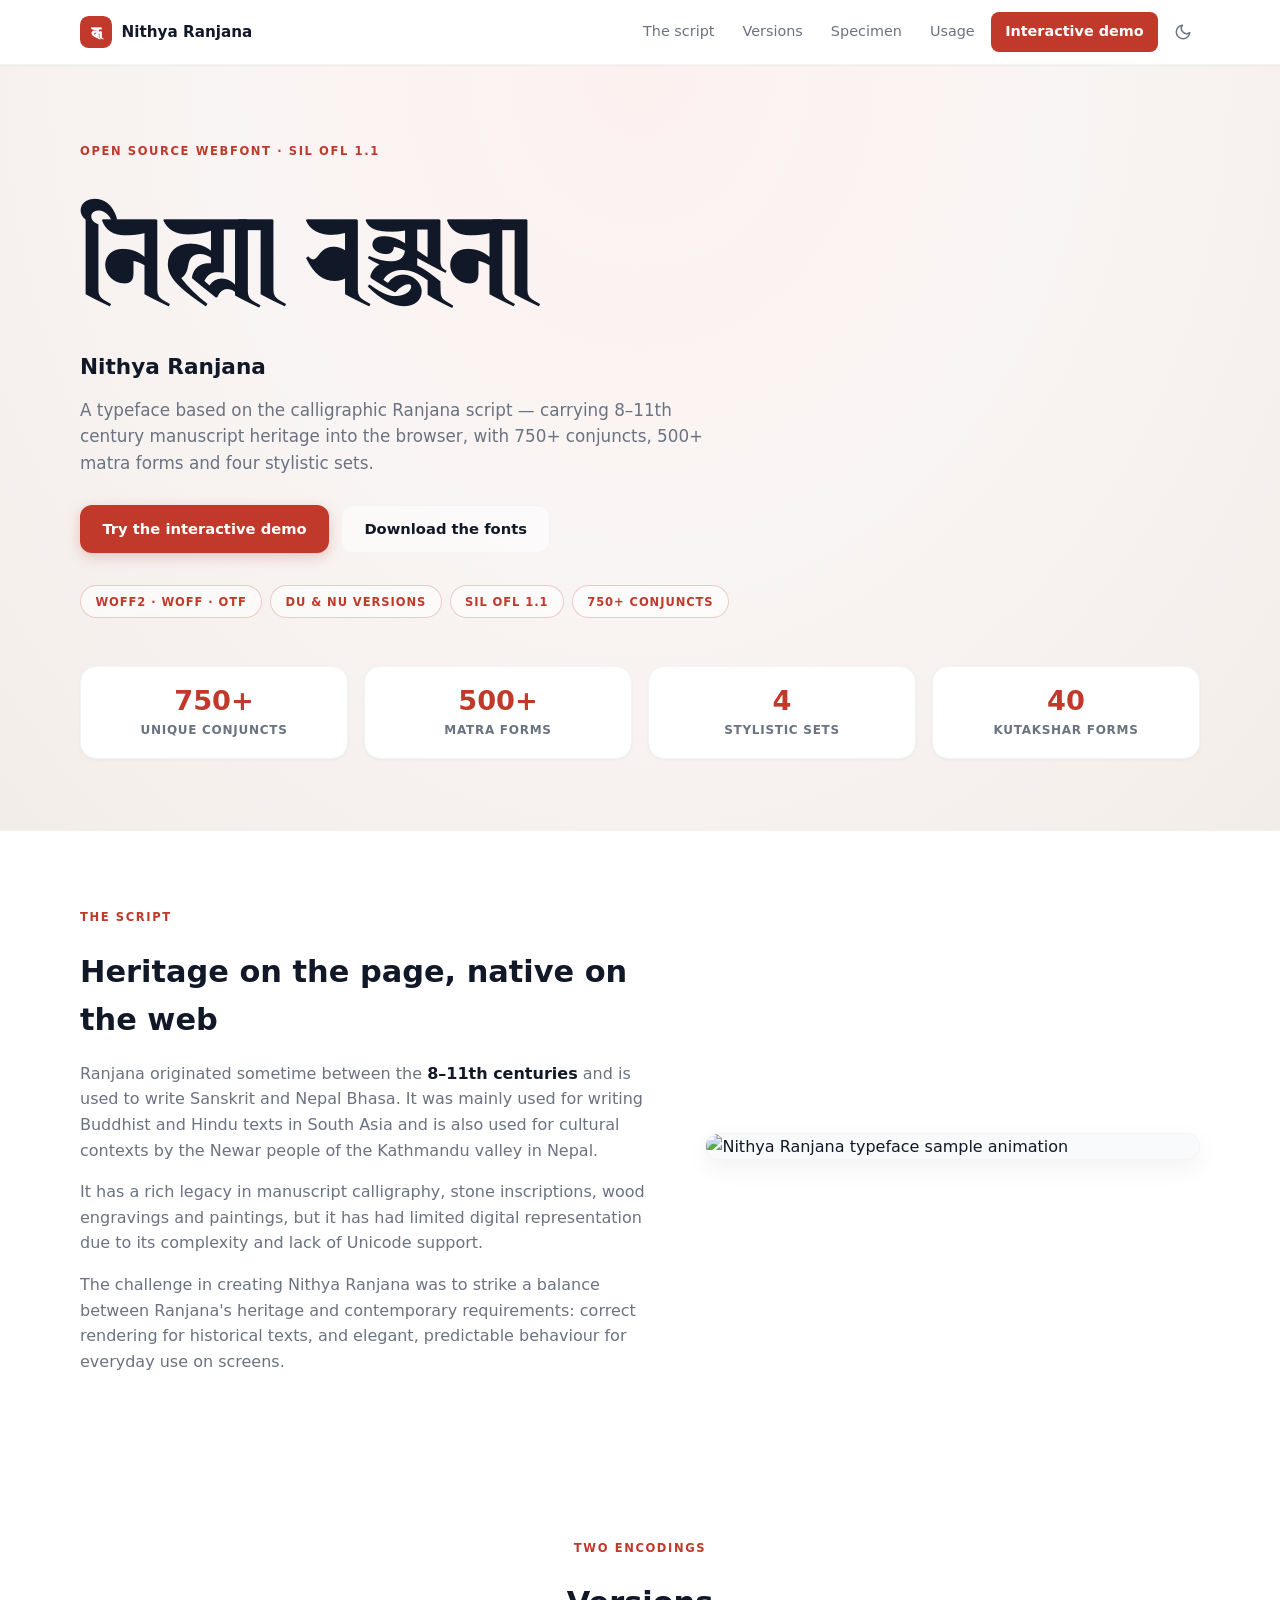
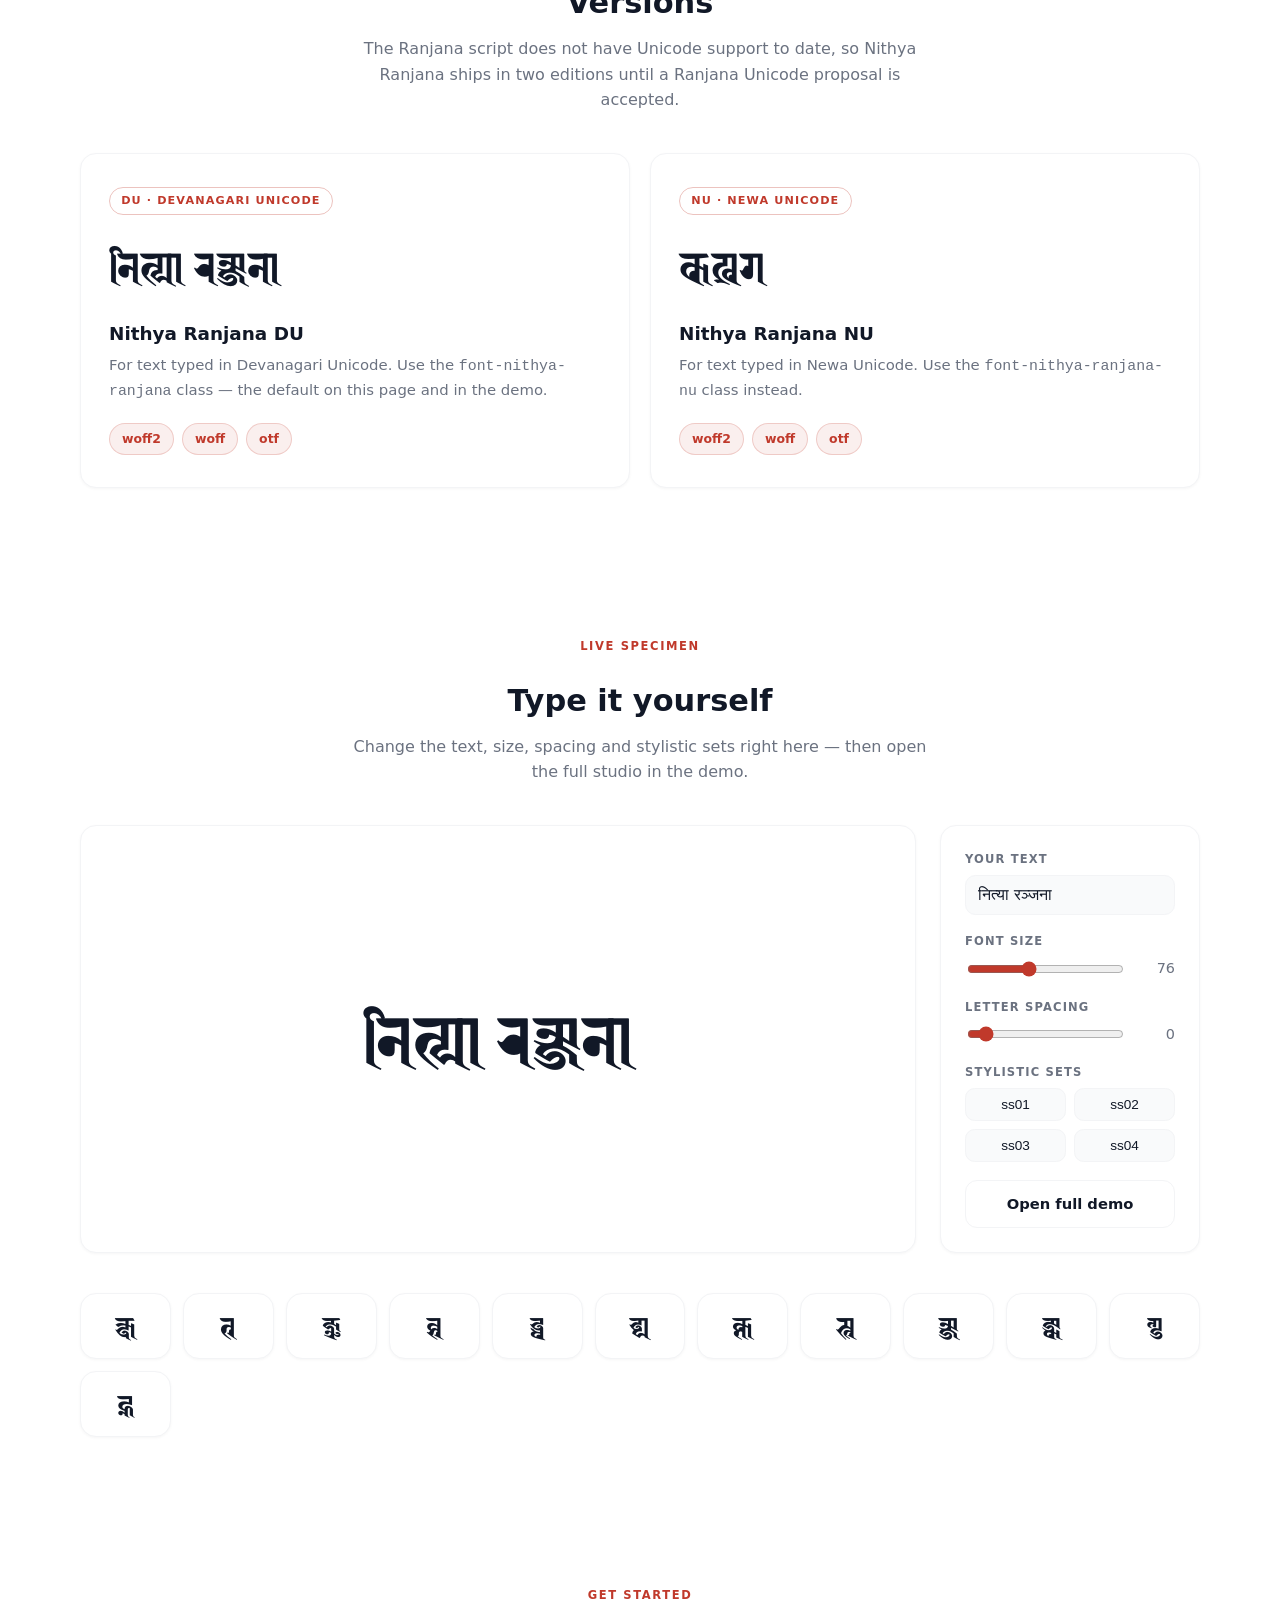
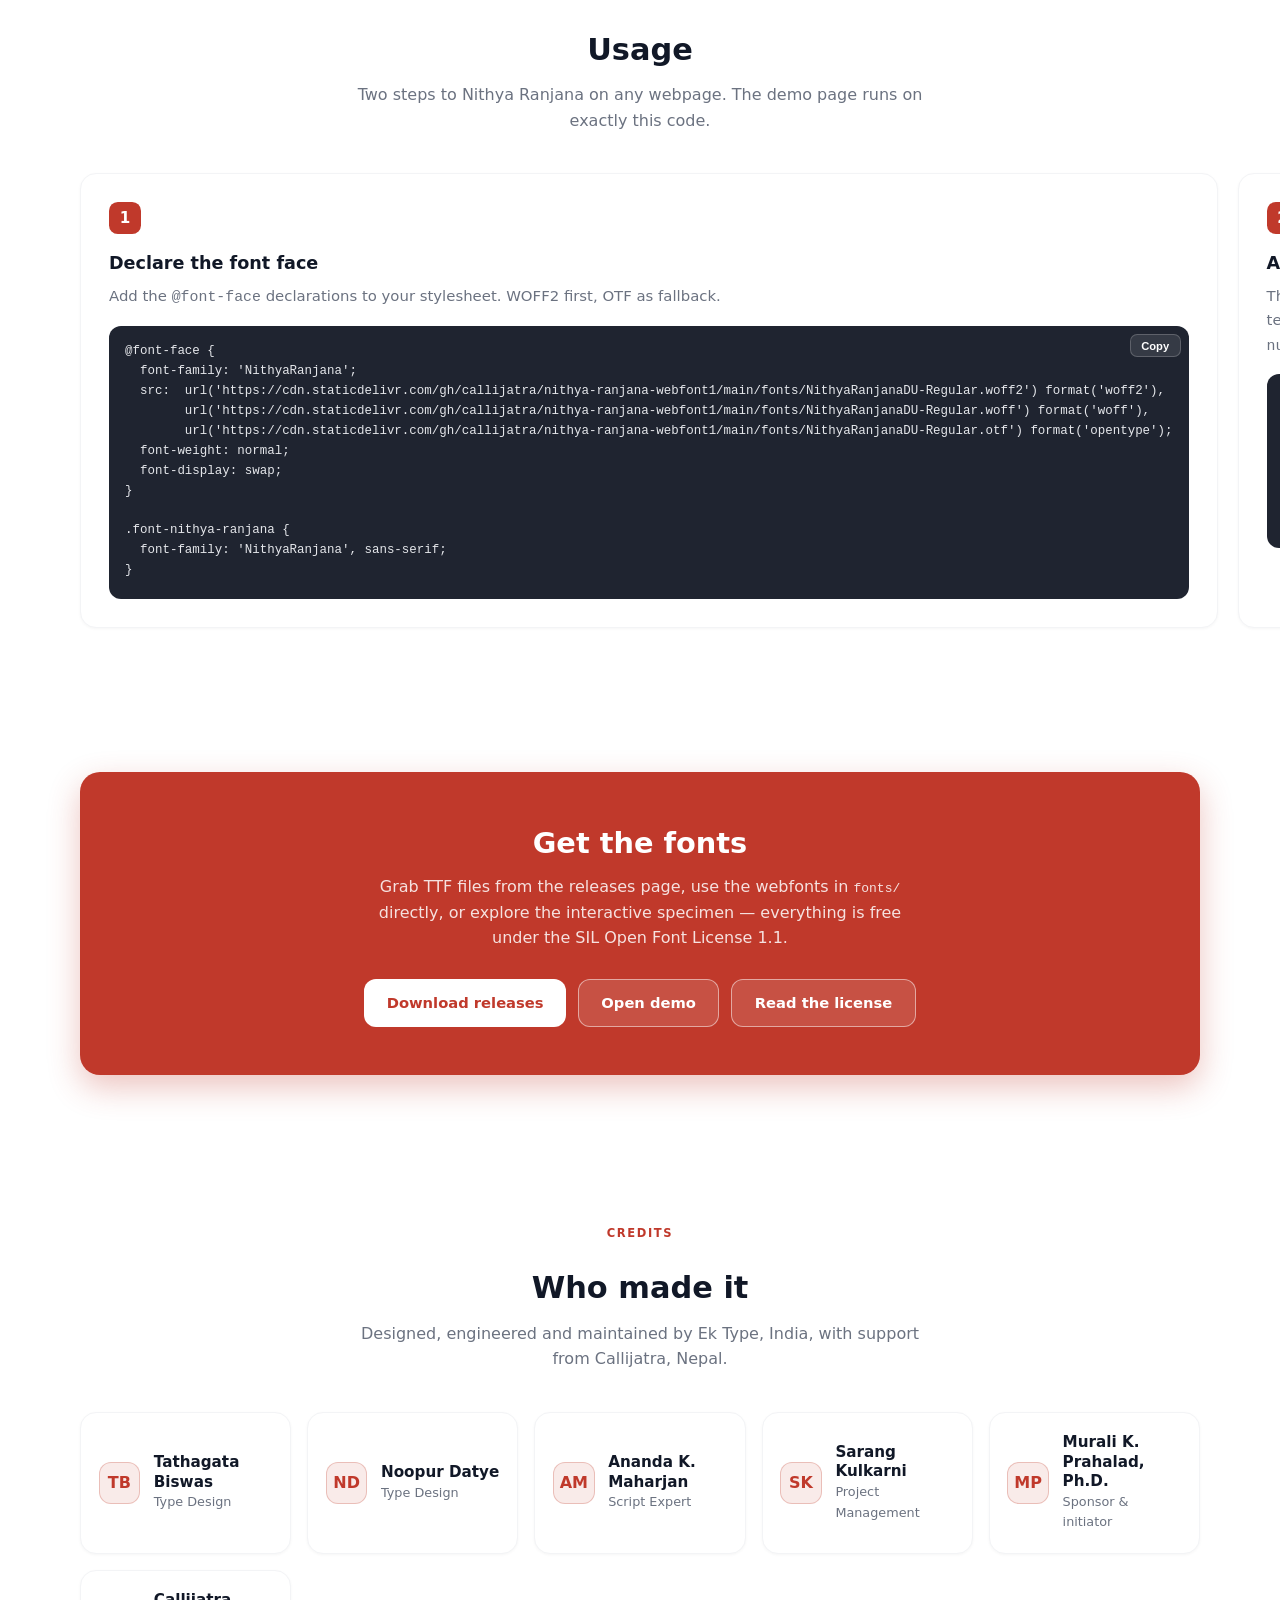
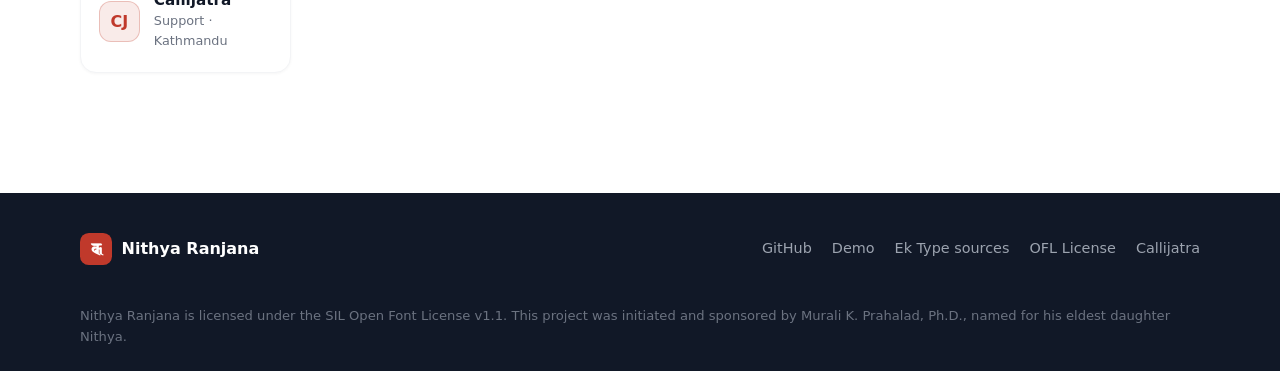
==== index.html @ ab54c3bd "Add themed homepage page and badge links to README" ====
<!DOCTYPE html>
<html lang="en">

<head>
  <meta charset="UTF-8">
  <meta name="viewport" content="width=device-width, initial-scale=1.0">
  <title>Nithya Ranjana — Calligraphic Ranjana Script Webfont</title>
  <meta name="description" content="Nithya Ranjana is an open-source webfont based on the calligraphic Ranjana script, with 750+ conjuncts, 500+ matra forms and four stylistic sets. SIL OFL 1.1.">
  <link rel="stylesheet" href="css/nithya-ranjana.css">
  <script>
    (function () {
      var saved = localStorage.getItem('theme');
      var prefersDark = window.matchMedia('(prefers-color-scheme: dark)').matches;
      if (saved === 'dark' || (!saved && prefersDark)) {
        document.documentElement.classList.add('dark');
      }
    })();
  </script>
  <style>
    :root {
      --brand: #c0392b;
      --brand-hover: #a93226;
      --ink: #111827;
      --muted: #6b7280;
      --bg: #ffffff;
      --surface: #f9fafb;
      --line: #f3f4f6;
      --nav: rgba(255, 255, 255, 0.9);
      --hero: radial-gradient(ellipse at top, #fdf1f0 0%, #f9f5f4 45%, #f3ede9 100%);
      --code-bg: #1f2430;
      --code-ink: #e5e7eb;
    }

    html.dark {
      --ink: #f3f4f6;
      --muted: #9ca3af;
      --bg: #030712;
      --surface: #111827;
      --line: #1f2937;
      --nav: rgba(3, 7, 18, 0.9);
      --hero: none;
      --code-bg: #0b0f1a;
      --code-ink: #d1d5db;
    }

    * { box-sizing: border-box; }

    html { scroll-behavior: smooth; scroll-padding-top: 5rem; }

    body {
      margin: 0;
      font-family: system-ui, -apple-system, "Segoe UI", sans-serif;
      background: var(--bg);
      color: var(--ink);
      line-height: 1.6;
      -webkit-font-smoothing: antialiased;
    }

    a { color: inherit; }

    .nav {
      position: sticky;
      top: 0;
      z-index: 50;
      background: var(--nav);
      -webkit-backdrop-filter: blur(8px);
      backdrop-filter: blur(8px);
      border-bottom: 1px solid var(--line);
      box-shadow: 0 1px 2px rgba(0, 0, 0, 0.04);
    }

    .nav-inner {
      max-width: 72rem;
      margin: 0 auto;
      padding: 0 1rem;
      height: 4rem;
      display: flex;
      align-items: center;
      justify-content: space-between;
      gap: 1rem;
    }

    .nav-brand {
      display: flex;
      align-items: center;
      gap: .6rem;
      text-decoration: none;
      font-weight: 600;
      font-size: .95rem;
    }

    .nav-logo {
      width: 2rem;
      height: 2rem;
      border-radius: .55rem;
      background: var(--brand);
      color: #fff;
      display: flex;
      align-items: center;
      justify-content: center;
      font-weight: 700;
      font-size: 1.05rem;
    }

    .nav-logo .font-nithya-ranjana { line-height: 1; }

    .nav-links { display: flex; align-items: center; gap: .25rem; }

    .nav-link {
      padding: .5rem .75rem;
      border-radius: .5rem;
      color: var(--muted);
      text-decoration: none;
      font-size: .9rem;
      font-weight: 500;
      transition: color .15s, background .15s;
    }

    .nav-link:hover { color: var(--ink); background: var(--surface); }

    .nav-main {
      padding: .5rem .9rem;
      border-radius: .5rem;
      background: var(--brand);
      color: #fff;
      text-decoration: none;
      font-size: .9rem;
      font-weight: 600;
      transition: background .15s;
    }

    .nav-main:hover { background: var(--brand-hover); }

    .icon-btn {
      margin-left: .25rem;
      padding: .5rem;
      border: none;
      border-radius: .5rem;
      background: transparent;
      color: var(--muted);
      cursor: pointer;
      display: flex;
      align-items: center;
      justify-content: center;
      transition: color .15s, background .15s;
    }

    .icon-btn:hover { color: var(--ink); background: var(--surface); }

    .wrap {
      max-width: 72rem;
      margin: 0 auto;
      width: 100%;
      padding: 0 1rem;
    }

    .hero {
      min-height: 70vh;
      display: flex;
      flex-direction: column;
      justify-content: center;
      padding: 4.5rem 1rem;
      background: var(--hero);
      background-color: var(--surface);
      overflow: hidden;
    }

    html.dark .hero { background: #111827; }

    .eyebrow {
      display: inline-block;
      font-size: .72rem;
      font-weight: 700;
      letter-spacing: .14em;
      text-transform: uppercase;
      color: var(--brand);
      margin-bottom: 1rem;
    }

    .hero h1 {
      margin: 0;
      font-family: 'NithyaRanjana', sans-serif;
      font-weight: normal;
      font-size: clamp(3.25rem, 12vw, 8rem);
      line-height: 1.2;
    }

    .hero .sub {
      margin: 1.25rem 0 0;
      font-size: 1.35rem;
      font-weight: 600;
      color: var(--ink);
    }

    .hero p.lead {
      margin: .75rem 0 0;
      color: var(--muted);
      max-width: 40rem;
      font-size: 1.05rem;
    }

    .hero-actions {
      margin-top: 1.75rem;
      display: flex;
      flex-wrap: wrap;
      gap: .75rem;
    }

    .btn {
      display: inline-flex;
      align-items: center;
      gap: .45rem;
      padding: .7rem 1.4rem;
      border-radius: .75rem;
      font-size: .92rem;
      font-weight: 600;
      text-decoration: none;
      border: none;
      cursor: pointer;
      transition: background .15s, color .15s, border-color .15s, transform .15s;
    }

    .btn-primary { background: var(--brand); color: #fff; box-shadow: 0 4px 14px rgba(192, 57, 43, 0.25); }

    .btn-primary:hover { background: var(--brand-hover); }

    .btn-ghost {
      background: rgba(255, 255, 255, 0.55);
      color: var(--ink);
      border: 1px solid var(--line);
    }

    html.dark .btn-ghost { background: rgba(255, 255, 255, 0.08); border-color: rgba(255, 255, 255, 0.2); }

    .btn-ghost:hover { border-color: var(--brand); color: var(--brand); }

    .badges {
      margin-top: 2rem;
      display: flex;
      flex-wrap: wrap;
      gap: .5rem;
    }

    .badge {
      font-size: .72rem;
      font-weight: 700;
      letter-spacing: .08em;
      text-transform: uppercase;
      color: var(--brand);
      background: rgba(255, 255, 255, 0.6);
      border: 1px solid rgba(192, 57, 43, 0.25);
      backdrop-filter: blur(6px);
      border-radius: 9999px;
      padding: .4rem .9rem;
    }

    html.dark .badge { background: rgba(255, 255, 255, 0.07); color: #e8897e; }

    .stats {
      display: grid;
      grid-template-columns: repeat(4, 1fr);
      gap: 1rem;
      margin-top: 3rem;
    }

    @media (max-width: 760px) {
      .stats { grid-template-columns: 1fr 1fr; }
    }

    .card {
      background: var(--bg);
      border: 1px solid var(--line);
      border-radius: 1rem;
      box-shadow: 0 1px 3px rgba(0, 0, 0, 0.04);
    }

    .stat {
      background: var(--bg);
      border: 1px solid var(--line);
      border-radius: 1rem;
      padding: 1.1rem 1rem;
      text-align: center;
      box-shadow: 0 1px 3px rgba(0, 0, 0, 0.04);
    }

    .stat .num {
      font-size: 1.7rem;
      font-weight: 800;
      color: var(--brand);
      line-height: 1.2;
    }

    .stat .cap {
      font-size: .75rem;
      font-weight: 600;
      letter-spacing: .06em;
      text-transform: uppercase;
      color: var(--muted);
      margin-top: .2rem;
    }

    .section { max-width: 72rem; margin: 0 auto; padding: 4.5rem 1rem; }

    .section.alt { background: transparent; }

    .section-head { text-align: center; margin-bottom: 2.5rem; }

    .section-head h2 {
      margin: .35rem 0 0;
      font-size: 1.9rem;
      font-weight: 700;
    }

    .section-head p { margin: .5rem auto 0; color: var(--muted); max-width: 36rem; }

    .split {
      display: grid;
      grid-template-columns: 1.2fr 1fr;
      gap: 2rem;
      align-items: center;
    }

    @media (max-width: 820px) {
      .split { grid-template-columns: 1fr; }
    }

    .split h2 { margin: .35rem 0 1rem; font-size: 1.9rem; }

    .split p { color: var(--muted); margin: 0 0 1rem; }

    .split p strong { color: var(--ink); }

    .gif-card {
      border: 1px solid var(--line);
      border-radius: 1rem;
      overflow: hidden;
      background: var(--surface);
      box-shadow: 0 8px 24px rgba(0, 0, 0, 0.06);
    }

    .gif-card img { display: block; width: 100%; height: auto; }

    .versions {
      display: grid;
      grid-template-columns: 1fr 1fr;
      gap: 1.25rem;
    }

    @media (max-width: 760px) {
      .versions { grid-template-columns: 1fr; }
    }

    .version-card {
      padding: 2rem 1.75rem;
      transition: box-shadow .2s, border-color .2s, transform .2s;
    }

    .version-card:hover { box-shadow: 0 8px 24px rgba(0, 0, 0, 0.07); border-color: var(--brand); transform: translateY(-2px); }

    .version-tag {
      display: inline-block;
      font-size: .7rem;
      font-weight: 700;
      letter-spacing: .1em;
      text-transform: uppercase;
      color: var(--brand);
      border: 1px solid rgba(192, 57, 43, 0.3);
      border-radius: 9999px;
      padding: .25rem .7rem;
    }

    .version-sample {
      margin: 1.25rem 0 .75rem;
      font-size: clamp(2rem, 5vw, 3rem);
      line-height: 1.3;
      min-height: 4.5rem;
    }

    .version-card h3 { margin: 0 0 .35rem; font-size: 1.15rem; }

    .version-card p { margin: 0 0 1.25rem; color: var(--muted); font-size: .93rem; }

    .file-links { display: flex; flex-wrap: wrap; gap: .5rem; }

    .file-link {
      font-size: .78rem;
      font-weight: 600;
      text-decoration: none;
      color: var(--brand);
      background: rgba(192, 57, 43, 0.08);
      border: 1px solid rgba(192, 57, 43, 0.2);
      border-radius: 9999px;
      padding: .3rem .75rem;
      transition: background .15s, color .15s;
    }

    .file-link:hover { background: var(--brand); color: #fff; }

    .studio { display: grid; grid-template-columns: 1fr 260px; gap: 1.5rem; align-items: stretch; }

    @media (max-width: 820px) {
      .studio { grid-template-columns: 1fr; }
    }

    .preview-card {
      padding: 3rem 2rem;
      min-height: 300px;
      display: flex;
      align-items: center;
      justify-content: center;
      text-align: center;
      overflow: auto;
    }

    .preview-card span {
      font-family: 'NithyaRanjana', sans-serif;
      font-weight: normal;
      white-space: pre-wrap;
      word-break: break-word;
      font-size: 76px;
      line-height: 1.4;
    }

    .mini-controls { padding: 1.5rem; display: grid; gap: 1.1rem; align-content: start; }

    .field label {
      display: block;
      font-size: .72rem;
      font-weight: 700;
      letter-spacing: .1em;
      text-transform: uppercase;
      color: var(--muted);
      margin-bottom: .4rem;
    }

    .field input[type="text"] {
      width: 100%;
      padding: .6rem .75rem;
      border: 1px solid var(--line);
      border-radius: .65rem;
      font-size: 1rem;
      background: var(--surface);
      color: var(--ink);
      font-family: inherit;
    }

    .field input[type="text"]:focus { outline: 2px solid var(--brand); outline-offset: 1px; }

    .row { display: flex; align-items: center; gap: .65rem; }

    .row input[type="range"] { flex: 1; accent-color: var(--brand); min-width: 0; }

    .row output {
      min-width: 2.4rem;
      text-align: right;
      font-variant-numeric: tabular-nums;
      color: var(--muted);
      font-size: .9rem;
    }

    .feature-grid { display: grid; grid-template-columns: 1fr 1fr; gap: .5rem; }

    .feature-grid button {
      padding: .5rem .4rem;
      border: 1px solid var(--line);
      border-radius: .6rem;
      background: var(--surface);
      color: var(--ink);
      font-size: .85rem;
      font-weight: 500;
      cursor: pointer;
      transition: background .15s, color .15s, border-color .15s;
    }

    .feature-grid button.active {
      background: var(--brand);
      border-color: var(--brand);
      color: #fff;
    }

    .conjunct-grid {
      display: grid;
      grid-template-columns: repeat(auto-fill, minmax(88px, 1fr));
      gap: .75rem;
      margin-top: 2.5rem;
    }

    .conjunct {
      padding: 1rem .4rem;
      text-align: center;
      font-family: 'NithyaRanjana', sans-serif;
      font-size: 2rem;
      line-height: 1;
      cursor: default;
      transition: background .15s, color .15s, border-color .15s, transform .15s;
    }

    .conjunct:hover { background: var(--brand); border-color: var(--brand); color: #fff; transform: translateY(-2px); }

    .steps { display: grid; grid-template-columns: 1fr 1fr; gap: 1.25rem; }

    @media (max-width: 820px) {
      .steps { grid-template-columns: 1fr; }
    }

    .step-card { padding: 1.75rem; }

    .step-num {
      width: 2rem;
      height: 2rem;
      border-radius: .55rem;
      background: var(--brand);
      color: #fff;
      display: flex;
      align-items: center;
      justify-content: center;
      font-weight: 700;
      font-size: .95rem;
      margin-bottom: .9rem;
    }

    .step-card h3 { margin: 0 0 .5rem; font-size: 1.1rem; }

    .step-card p { margin: 0 0 1rem; color: var(--muted); font-size: .93rem; }

    .codebox {
      position: relative;
      background: var(--code-bg);
      border-radius: .75rem;
      overflow: hidden;
    }

    .codebox pre {
      margin: 0;
      padding: 1rem 1rem 1.1rem;
      overflow-x: auto;
      font-size: .78rem;
      line-height: 1.6;
      color: var(--code-ink);
      font-family: ui-monospace, SFMono-Regular, Menlo, monospace;
    }

    .copy-btn {
      position: absolute;
      top: .5rem;
      right: .5rem;
      padding: .3rem .65rem;
      border: 1px solid rgba(255, 255, 255, 0.2);
      border-radius: .45rem;
      background: rgba(255, 255, 255, 0.1);
      color: #fff;
      font-size: .7rem;
      font-weight: 600;
      cursor: pointer;
      transition: background .15s;
    }

    .copy-btn:hover { background: var(--brand); border-color: var(--brand); }

    .people {
      display: grid;
      grid-template-columns: repeat(auto-fill, minmax(200px, 1fr));
      gap: 1rem;
    }

    .person {
      padding: 1.25rem 1.1rem;
      display: flex;
      align-items: center;
      gap: .85rem;
      transition: box-shadow .2s, border-color .2s, transform .2s;
    }

    .person:hover { box-shadow: 0 8px 24px rgba(0, 0, 0, 0.07); border-color: var(--brand); transform: translateY(-2px); }

    .avatar {
      width: 2.6rem;
      height: 2.6rem;
      border-radius: .75rem;
      background: rgba(192, 57, 43, 0.1);
      border: 1px solid rgba(192, 57, 43, 0.25);
      color: var(--brand);
      display: flex;
      align-items: center;
      justify-content: center;
      font-weight: 700;
      flex-shrink: 0;
    }

    .person .name { font-weight: 600; font-size: .95rem; line-height: 1.3; }

    .person .role { color: var(--muted); font-size: .8rem; }

    .cta-band {
      background: var(--brand);
      color: #fff;
      border-radius: 1.25rem;
      padding: 3rem 2rem;
      text-align: center;
      box-shadow: 0 12px 32px rgba(192, 57, 43, 0.3);
    }

    .cta-band h2 { margin: 0 0 .5rem; font-size: 1.8rem; }

    .cta-band p { margin: 0 auto 1.5rem; max-width: 34rem; color: rgba(255, 255, 255, 0.85); }

    .cta-band .btn { background: #fff; color: var(--brand); box-shadow: none; }

    .cta-band .btn:hover { background: #f3f4f6; }

    .cta-band .btn-ghost { background: rgba(255, 255, 255, 0.12); color: #fff; border-color: rgba(255, 255, 255, 0.5); }

    .cta-band .btn-ghost:hover { background: rgba(255, 255, 255, 0.22); color: #fff; border-color: #fff; }

    footer {
      background: #111827;
      color: #d1d5db;
      margin-top: 3rem;
    }

    html.dark footer { background: #030712; }

    .footer-inner {
      max-width: 72rem;
      margin: 0 auto;
      padding: 2.5rem 1rem;
      display: flex;
      flex-wrap: wrap;
      gap: 1.5rem;
      justify-content: space-between;
      align-items: center;
    }

    .footer-brand { display: flex; align-items: center; gap: .6rem; font-weight: 600; color: #fff; }

    .footer-links { display: flex; align-items: center; gap: 1.25rem; font-size: .9rem; flex-wrap: wrap; }

    .footer-links a { color: #9ca3af; text-decoration: none; }

    .footer-links a:hover { color: #fff; }

    .footer-copy {
      max-width: 72rem;
      margin: 0 auto;
      padding: 0 1rem 1.75rem;
      font-size: .82rem;
      color: #6b7280;
    }

    #scroll-top {
      position: fixed;
      bottom: 1.5rem;
      right: 1.5rem;
      z-index: 50;
      width: 3rem;
      height: 3rem;
      border: none;
      border-radius: 9999px;
      background: var(--brand);
      color: #fff;
      cursor: pointer;
      display: flex;
      align-items: center;
      justify-content: center;
      opacity: 0;
      transform: translateY(1rem);
      pointer-events: none;
      transition: opacity .25s, transform .25s, background .15s;
      box-shadow: 0 8px 24px rgba(0, 0, 0, 0.25);
    }

    #scroll-top.visible { opacity: 1; transform: translateY(0); pointer-events: auto; }

    #scroll-top:hover { background: var(--brand-hover); }
  </style>
</head>

<body>
  <header class="nav">
    <div class="nav-inner">
      <a class="nav-brand" href="#top">
        <span class="nav-logo"><span class="font-nithya-ranjana">क</span></span>
        <span>Nithya Ranjana</span>
      </a>
      <div class="nav-links">
        <a class="nav-link" href="#about">The script</a>
        <a class="nav-link" href="#versions">Versions</a>
        <a class="nav-link" href="#specimen">Specimen</a>
        <a class="nav-link" href="#usage">Usage</a>
        <a class="nav-main" href="demo/index.html">Interactive demo</a>
        <button id="theme-toggle" class="icon-btn" aria-label="Toggle dark mode">
          <svg id="icon-sun" xmlns="http://www.w3.org/2000/svg" width="18" height="18" viewBox="0 0 24 24" fill="none" stroke="currentColor" stroke-width="2" stroke-linecap="round" stroke-linejoin="round" style="display:none;"><path d="M12 3v1m0 16v1m8.66-9H21M3 12H2m15.36-6.36-.71.71M6.34 17.66l-.71.71M17.66 17.66l-.71-.71M6.34 6.34l-.71-.71M12 5a7 7 0 1 0 0 14A7 7 0 0 0 12 5z"/></svg>
          <svg id="icon-moon" xmlns="http://www.w3.org/2000/svg" width="18" height="18" viewBox="0 0 24 24" fill="none" stroke="currentColor" stroke-width="2" stroke-linecap="round" stroke-linejoin="round"><path d="M21 12.79A9 9 0 1 1 11.21 3 7 7 0 0 0 21 12.79z"/></svg>
        </button>
      </div>
    </div>
  </header>

  <section class="hero" id="top">
    <div class="wrap">
      <span class="eyebrow">Open source webfont &middot; SIL OFL 1.1</span>
      <h1>नित्या रञ्जना</h1>
      <p class="sub">Nithya Ranjana</p>
      <p class="lead">A typeface based on the calligraphic Ranjana script — carrying 8&ndash;11th century manuscript heritage into the browser, with 750+ conjuncts, 500+ matra forms and four stylistic sets.</p>
      <div class="hero-actions">
        <a class="btn btn-primary" href="demo/index.html">Try the interactive demo</a>
        <a class="btn btn-ghost" href="#download">Download the fonts</a>
      </div>
      <div class="badges">
        <span class="badge">WOFF2 &middot; WOFF &middot; OTF</span>
        <span class="badge">DU &amp; NU versions</span>
        <span class="badge">SIL OFL 1.1</span>
        <span class="badge">750+ conjuncts</span>
      </div>
      <div class="stats">
        <div class="stat"><div class="num">750+</div><div class="cap">Unique conjuncts</div></div>
        <div class="stat"><div class="num">500+</div><div class="cap">Matra forms</div></div>
        <div class="stat"><div class="num">4</div><div class="cap">Stylistic sets</div></div>
        <div class="stat"><div class="num">40</div><div class="cap">Kutakshar forms</div></div>
      </div>
    </div>
  </section>

  <section class="section" id="about">
    <div class="split">
      <div>
        <span class="eyebrow">The script</span>
        <h2>Heritage on the page, native on the web</h2>
        <p>Ranjana originated sometime between the <strong>8&ndash;11th centuries</strong> and is used to write Sanskrit and Nepal Bhasa. It was mainly used for writing Buddhist and Hindu texts in South Asia and is also used for cultural contexts by the Newar people of the Kathmandu valley in Nepal.</p>
        <p>It has a rich legacy in manuscript calligraphy, stone inscriptions, wood engravings and paintings, but it has had limited digital representation due to its complexity and lack of Unicode support.</p>
        <p>The challenge in creating Nithya Ranjana was to strike a balance between Ranjana's heritage and contemporary requirements: correct rendering for historical texts, and elegant, predictable behaviour for everyday use on screens.</p>
      </div>
      <div class="gif-card">
        <img src="https://github.com/EkType/Nithya-Ranjana/raw/385f8d73ea7061dde0598744db0d31b6e6a1a555/Promotion/NithyaRanjana.gif" alt="Nithya Ranjana typeface sample animation" loading="lazy">
      </div>
    </div>
  </section>

  <section class="section" id="versions">
    <div class="section-head">
      <span class="eyebrow">Two encodings</span>
      <h2>Versions</h2>
      <p>The Ranjana script does not have Unicode support to date, so Nithya Ranjana ships in two editions until a Ranjana Unicode proposal is accepted.</p>
    </div>
    <div class="versions">
      <div class="card version-card">
        <span class="version-tag">DU &middot; Devanagari Unicode</span>
        <div class="version-sample font-nithya-ranjana">नित्या रञ्जना</div>
        <h3>Nithya Ranjana DU</h3>
        <p>For text typed in Devanagari Unicode. Use the <code>font-nithya-ranjana</code> class — the default on this page and in the demo.</p>
        <div class="file-links">
          <a class="file-link" href="fonts/NithyaRanjanaDU-Regular.woff2">woff2</a>
          <a class="file-link" href="fonts/NithyaRanjanaDU-Regular.woff">woff</a>
          <a class="file-link" href="fonts/NithyaRanjanaDU-Regular.otf">otf</a>
        </div>
      </div>
      <div class="card version-card">
        <span class="version-tag">NU &middot; Newa Unicode</span>
        <div class="version-sample font-nithya-ranjana-nu">𑐎𑐏𑐐</div>
        <h3>Nithya Ranjana NU</h3>
        <p>For text typed in Newa Unicode. Use the <code>font-nithya-ranjana-nu</code> class instead.</p>
        <div class="file-links">
          <a class="file-link" href="fonts/NithyaRanjanaNU-Regular.woff2">woff2</a>
          <a class="file-link" href="fonts/NithyaRanjanaNU-Regular.woff">woff</a>
          <a class="file-link" href="fonts/NithyaRanjanaNU-Regular.otf">otf</a>
        </div>
      </div>
    </div>
  </section>

  <section class="section" id="specimen">
    <div class="section-head">
      <span class="eyebrow">Live specimen</span>
      <h2>Type it yourself</h2>
      <p>Change the text, size, spacing and stylistic sets right here — then open the full studio in the demo.</p>
    </div>
    <div class="studio">
      <section class="card preview-card" aria-label="Font preview">
        <span id="preview-text" aria-live="polite">नित्या रञ्जना</span>
      </section>
      <aside class="card mini-controls" aria-label="Specimen controls">
        <div class="field">
          <label for="text-input">Your text</label>
          <input id="text-input" type="text" value="नित्या रञ्जना" spellcheck="false">
        </div>
        <div class="field">
          <label for="size-slider">Font size</label>
          <div class="row">
            <input id="size-slider" type="range" min="24" max="160" value="76">
            <output id="size-output" for="size-slider">76</output>
          </div>
        </div>
        <div class="field">
          <label for="spacing-slider">Letter spacing</label>
          <div class="row">
            <input id="spacing-slider" type="range" min="-2" max="24" value="0" step="0.5">
            <output id="spacing-output" for="spacing-slider">0</output>
          </div>
        </div>
        <div class="field">
          <label>Stylistic sets</label>
          <div class="feature-grid">
            <button type="button" data-ss="ss01">ss01</button>
            <button type="button" data-ss="ss02">ss02</button>
            <button type="button" data-ss="ss03">ss03</button>
            <button type="button" data-ss="ss04">ss04</button>
          </div>
        </div>
        <a class="btn btn-ghost" href="demo/index.html" style="justify-content:center;">Open full demo</a>
      </aside>
    </div>

    <div class="conjunct-grid">
      <div class="card conjunct">क्ष</div>
      <div class="card conjunct">त्र</div>
      <div class="card conjunct">ज्ञ</div>
      <div class="card conjunct">श्र</div>
      <div class="card conjunct">द्ध</div>
      <div class="card conjunct">द्य</div>
      <div class="card conjunct">क्त</div>
      <div class="card conjunct">स्त्र</div>
      <div class="card conjunct">ञ्ज</div>
      <div class="card conjunct">ङ्क</div>
      <div class="card conjunct">ण्ड</div>
      <div class="card conjunct">ह्न</div>
    </div>
  </section>

  <section class="section" id="usage">
    <div class="section-head">
      <span class="eyebrow">Get started</span>
      <h2>Usage</h2>
      <p>Two steps to Nithya Ranjana on any webpage. The demo page runs on exactly this code.</p>
    </div>
    <div class="steps">
      <div class="card step-card">
        <div class="step-num">1</div>
        <h3>Declare the font face</h3>
        <p>Add the <code>@font-face</code> declarations to your stylesheet. WOFF2 first, OTF as fallback.</p>
        <div class="codebox">
          <button class="copy-btn" type="button">Copy</button>
          <pre><code>@font-face {
  font-family: 'NithyaRanjana';
  src:  url('https://cdn.staticdelivr.com/gh/callijatra/nithya-ranjana-webfont1/main/fonts/NithyaRanjanaDU-Regular.woff2') format('woff2'),
        url('https://cdn.staticdelivr.com/gh/callijatra/nithya-ranjana-webfont1/main/fonts/NithyaRanjanaDU-Regular.woff') format('woff'),
        url('https://cdn.staticdelivr.com/gh/callijatra/nithya-ranjana-webfont1/main/fonts/NithyaRanjanaDU-Regular.otf') format('opentype');
  font-weight: normal;
  font-display: swap;
}

.font-nithya-ranjana {
  font-family: 'NithyaRanjana', sans-serif;
}</code></pre>
        </div>
      </div>
      <div class="card step-card">
        <div class="step-num">2</div>
        <h3>Add the class</h3>
        <p>The DU version expects Devanagari Unicode source text. For Newa Unicode, use <code>font-nithya-ranjana-nu</code>.</p>
        <div class="codebox">
          <button class="copy-btn" type="button">Copy</button>
          <pre><code>&lt;h1 class="font-nithya-ranjana"&gt;ॐ वागिश्वरि मूं&lt;/h1&gt;
&lt;h1 class="font-nithya-ranjana-ss01"&gt;ॐ वागिश्वरि मूं&lt;/h1&gt;

/* Stylistic sets: ss01 – ss04 */
.font-nithya-ranjana-ss01 {
  font-feature-settings: "ss01" 1;
}</code></pre>
        </div>
      </div>
    </div>
  </section>

  <section class="section" id="download">
    <div class="cta-band">
      <h2>Get the fonts</h2>
      <p>Grab TTF files from the releases page, use the webfonts in <code>fonts/</code> directly, or explore the interactive specimen — everything is free under the SIL Open Font License 1.1.</p>
      <div class="hero-actions" style="justify-content:center;">
        <a class="btn" href="https://github.com/EkType/Nithya-Ranjana/releases" target="_blank" rel="noopener">Download releases</a>
        <a class="btn btn-ghost" href="demo/index.html">Open demo</a>
        <a class="btn btn-ghost" href="OFL.txt">Read the license</a>
      </div>
    </div>
  </section>

  <section class="section" id="credits">
    <div class="section-head">
      <span class="eyebrow">Credits</span>
      <h2>Who made it</h2>
      <p>Designed, engineered and maintained by Ek Type, India, with support from Callijatra, Nepal.</p>
    </div>
    <div class="people">
      <div class="card person">
        <div class="avatar">TB</div>
        <div><div class="name">Tathagata Biswas</div><div class="role">Type Design</div></div>
      </div>
      <div class="card person">
        <div class="avatar">ND</div>
        <div><div class="name">Noopur Datye</div><div class="role">Type Design</div></div>
      </div>
      <div class="card person">
        <div class="avatar">AM</div>
        <div><div class="name">Ananda K. Maharjan</div><div class="role">Script Expert</div></div>
      </div>
      <div class="card person">
        <div class="avatar">SK</div>
        <div><div class="name">Sarang Kulkarni</div><div class="role">Project Management</div></div>
      </div>
      <div class="card person">
        <div class="avatar">MP</div>
        <div><div class="name">Murali K. Prahalad, Ph.D.</div><div class="role">Sponsor &amp; initiator</div></div>
      </div>
      <div class="card person">
        <div class="avatar">CJ</div>
        <div><div class="name">Callijatra</div><div class="role">Support &middot; Kathmandu</div></div>
      </div>
    </div>
  </section>

  <footer>
    <div class="footer-inner">
      <div class="footer-brand">
        <span class="nav-logo"><span class="font-nithya-ranjana">क</span></span>
        <span>Nithya Ranjana</span>
      </div>
      <div class="footer-links">
        <a href="https://github.com/callijatra/nithya-ranjana-webfont1" target="_blank" rel="noopener">GitHub</a>
        <a href="demo/index.html">Demo</a>
        <a href="https://github.com/EkType/Nithya-Ranjana" target="_blank" rel="noopener">Ek Type sources</a>
        <a href="OFL.txt">OFL License</a>
        <a href="https://callijatra.github.io" target="_blank" rel="noopener">Callijatra</a>
      </div>
    </div>
    <p class="footer-copy">Nithya Ranjana is licensed under the SIL Open Font License v1.1. This project was initiated and sponsored by Murali K. Prahalad, Ph.D., named for his eldest daughter Nithya.</p>
  </footer>

  <button id="scroll-top" aria-label="Scroll to top">
    <svg xmlns="http://www.w3.org/2000/svg" width="18" height="18" viewBox="0 0 24 24" fill="none" stroke="currentColor" stroke-width="2.5" stroke-linecap="round" stroke-linejoin="round"><path d="M5 15l7-7 7 7"/></svg>
  </button>

  <script>
    var preview = document.getElementById('preview-text');
    var textInput = document.getElementById('text-input');
    var sizeSlider = document.getElementById('size-slider');
    var sizeOutput = document.getElementById('size-output');
    var spacingSlider = document.getElementById('spacing-slider');
    var spacingOutput = document.getElementById('spacing-output');
    var featureButtons = Array.prototype.slice.call(
      document.querySelectorAll('.feature-grid button')
    );

    function activeSets() {
      return featureButtons
        .filter(function (b) { return b.classList.contains('active'); })
        .map(function (b) { return b.dataset.ss; });
    }

    function apply() {
      preview.style.fontSize = sizeSlider.value + 'px';
      sizeOutput.value = sizeSlider.value;
      preview.style.letterSpacing = spacingSlider.value + 'px';
      spacingOutput.value = spacingSlider.value;

      var sets = activeSets();
      preview.style.fontFeatureSettings = sets.length
        ? sets.map(function (s) { return '"' + s + '" 1'; }).join(', ')
        : 'normal';
    }

    textInput.addEventListener('input', function () {
      preview.textContent = textInput.value;
    });

    featureButtons.forEach(function (button) {
      button.addEventListener('click', function () {
        button.classList.toggle('active');
        apply();
      });
    });

    [sizeSlider, spacingSlider].forEach(function (control) {
      control.addEventListener('input', apply);
    });

    apply();

    document.querySelectorAll('.copy-btn').forEach(function (button) {
      button.addEventListener('click', function () {
        var code = button.parentElement.querySelector('code').textContent;
        navigator.clipboard.writeText(code).then(function () {
          var old = button.textContent;
          button.textContent = 'Copied!';
          setTimeout(function () { button.textContent = old; }, 1500);
        });
      });
    });

    var html = document.documentElement;
    var themeToggle = document.getElementById('theme-toggle');
    var iconSun = document.getElementById('icon-sun');
    var iconMoon = document.getElementById('icon-moon');

    function setTheme(dark) {
      html.classList.toggle('dark', dark);
      iconSun.style.display = dark ? 'block' : 'none';
      iconMoon.style.display = dark ? 'none' : 'block';
      localStorage.setItem('theme', dark ? 'dark' : 'light');
    }

    setTheme(html.classList.contains('dark'));

    themeToggle.addEventListener('click', function () {
      setTheme(!html.classList.contains('dark'));
    });

    var scrollTop = document.getElementById('scroll-top');

    window.addEventListener('scroll', function () {
      scrollTop.classList.toggle('visible', window.scrollY > 300);
    }, { passive: true });

    scrollTop.addEventListener('click', function () {
      window.scrollTo({ top: 0, behavior: 'smooth' });
    });
  </script>
</body>

</html>
---- css/nithya-ranjana.css ----
/* Nithya Ranjana font */

@font-face {
  font-family: 'NithyaRanjana';
  src:  url('../fonts/NithyaRanjanaDU-Regular.woff2') format('woff2'),
        url('../fonts/NithyaRanjanaDU-Regular.woff') format('woff'),
        url('../fonts/NithyaRanjanaDU-Regular.otf') format('opentype');
  font-weight: normal;
  font-style: normal;
  font-display: swap;
}

@font-face {
  font-family: 'NithyaRanjanaNU';
  src:  url('../fonts/NithyaRanjanaNU-Regular.woff2') format('woff2'),
        url('../fonts/NithyaRanjanaNU-Regular.woff') format('woff'),
        url('../fonts/NithyaRanjanaNU-Regular.otf') format('opentype');
  font-weight: normal;
  font-style: normal;
  font-display: swap;
}

@layer utilities {
  .font-nithya-ranjana {
    font-family: 'NithyaRanjana', sans-serif;
  }

  .font-nithya-ranjana-nu {
    font-family: 'NithyaRanjanaNU', sans-serif;
  }

    /* Stylistic Set 1 */
    .font-nithya-ranjana-ss01 {
      font-family: 'NithyaRanjana', sans-serif;
      font-feature-settings: "ss01" 1;
    }
}

.text-large {
  font-size: 8rem;
  font-weight: normal;
}

.text-medium {
  font-size: 4rem;
  font-weight: normal;
}
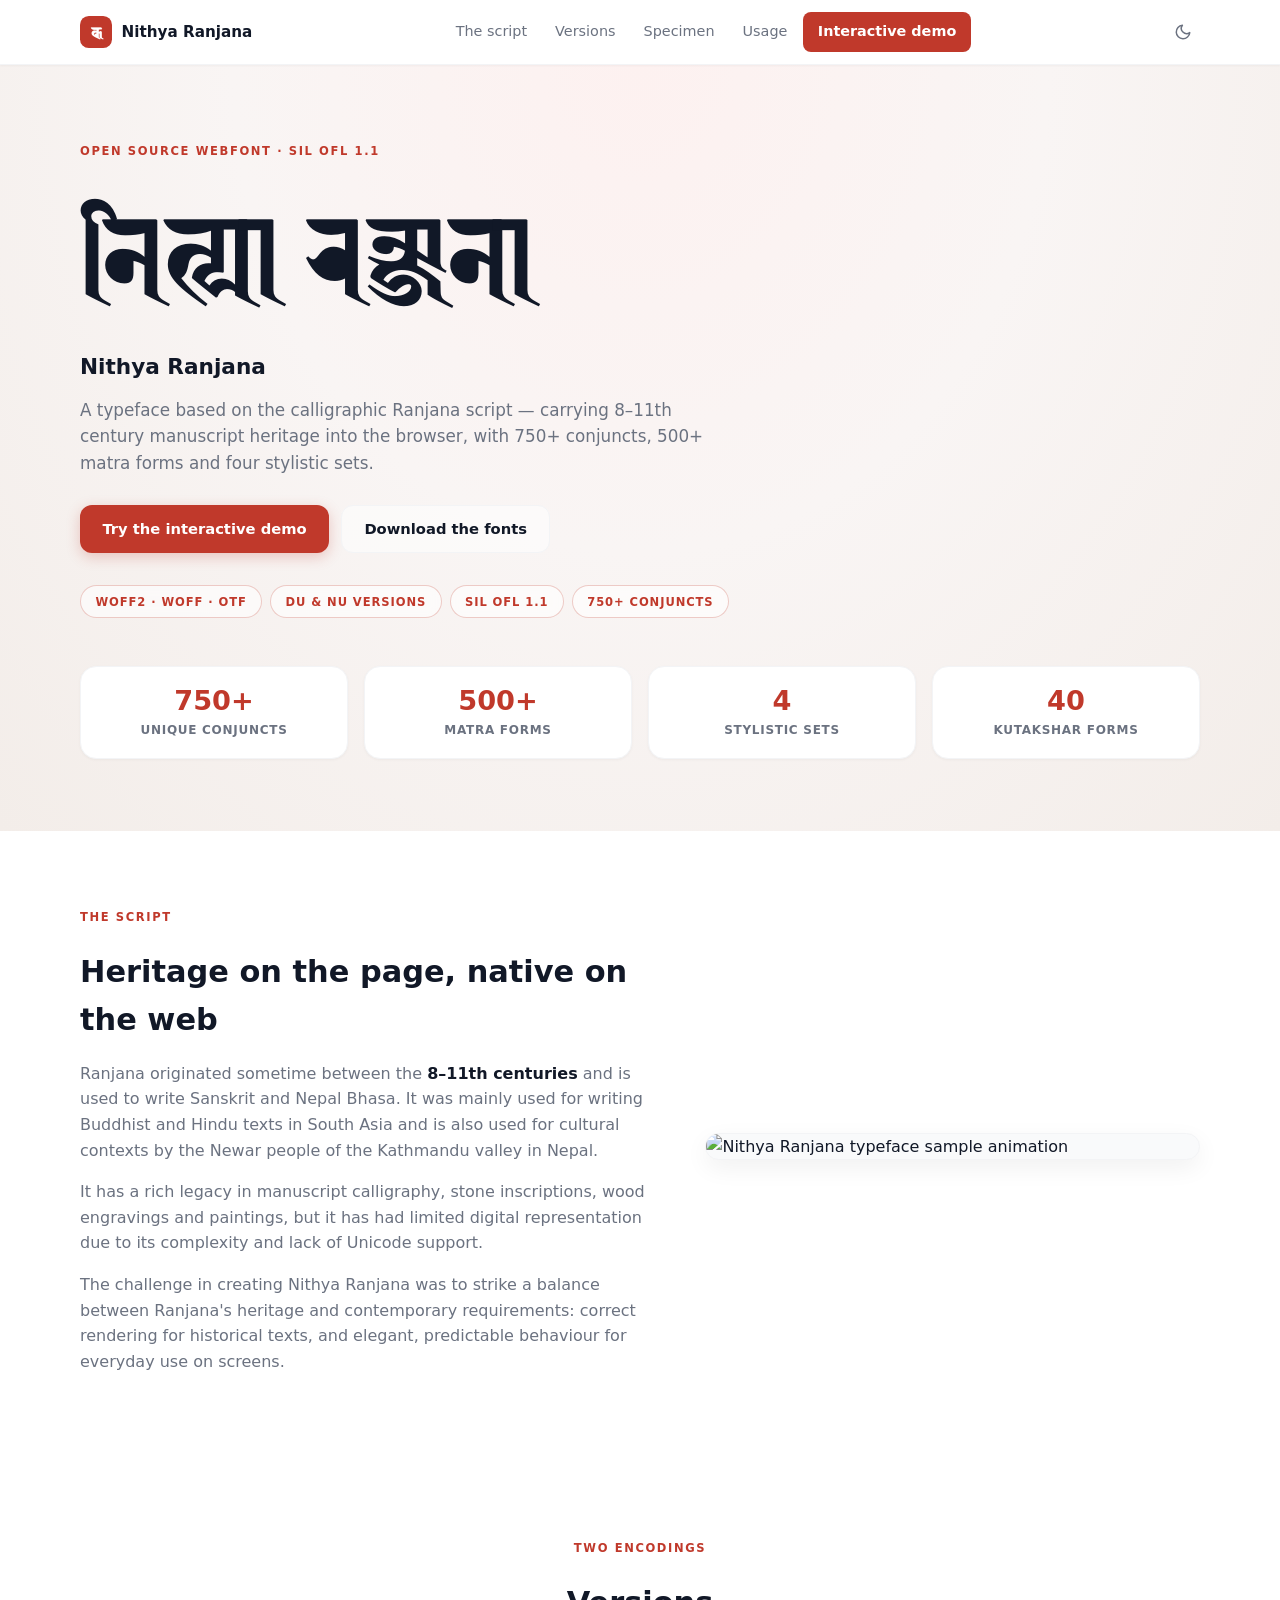
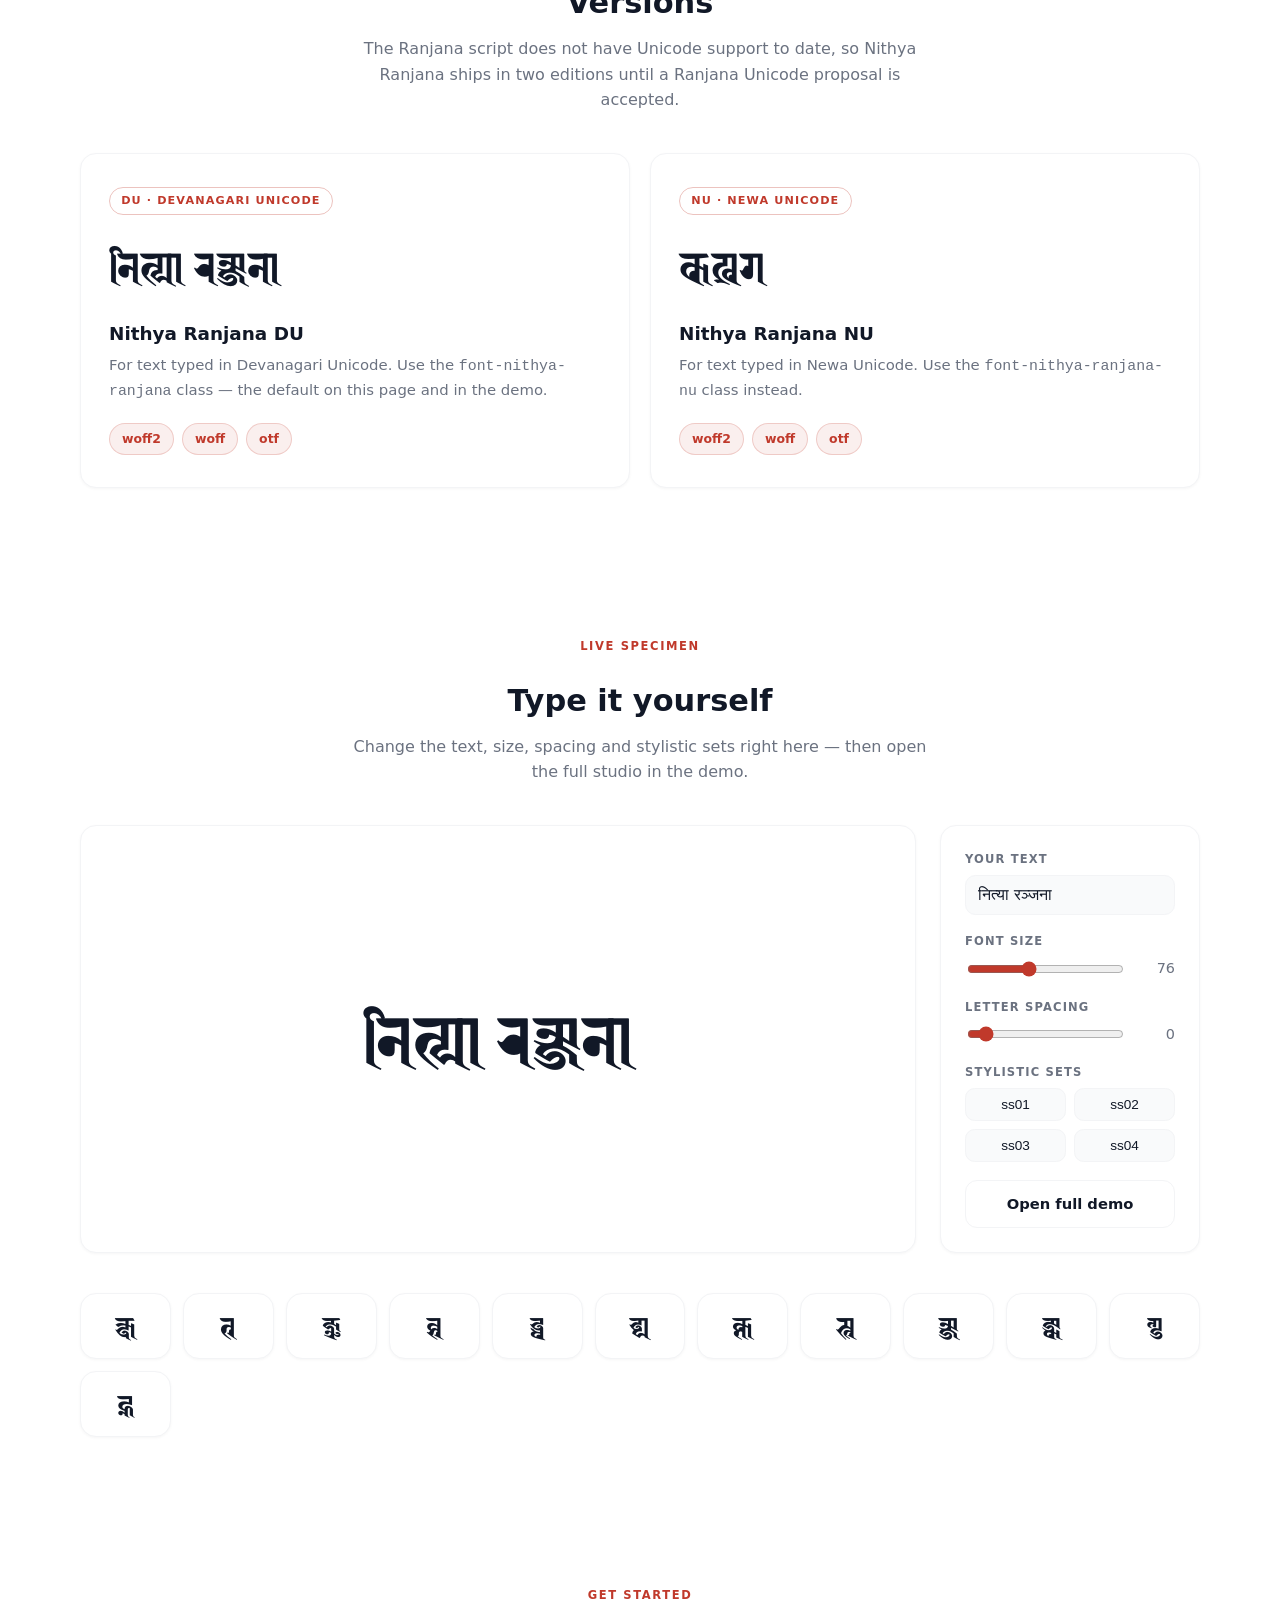
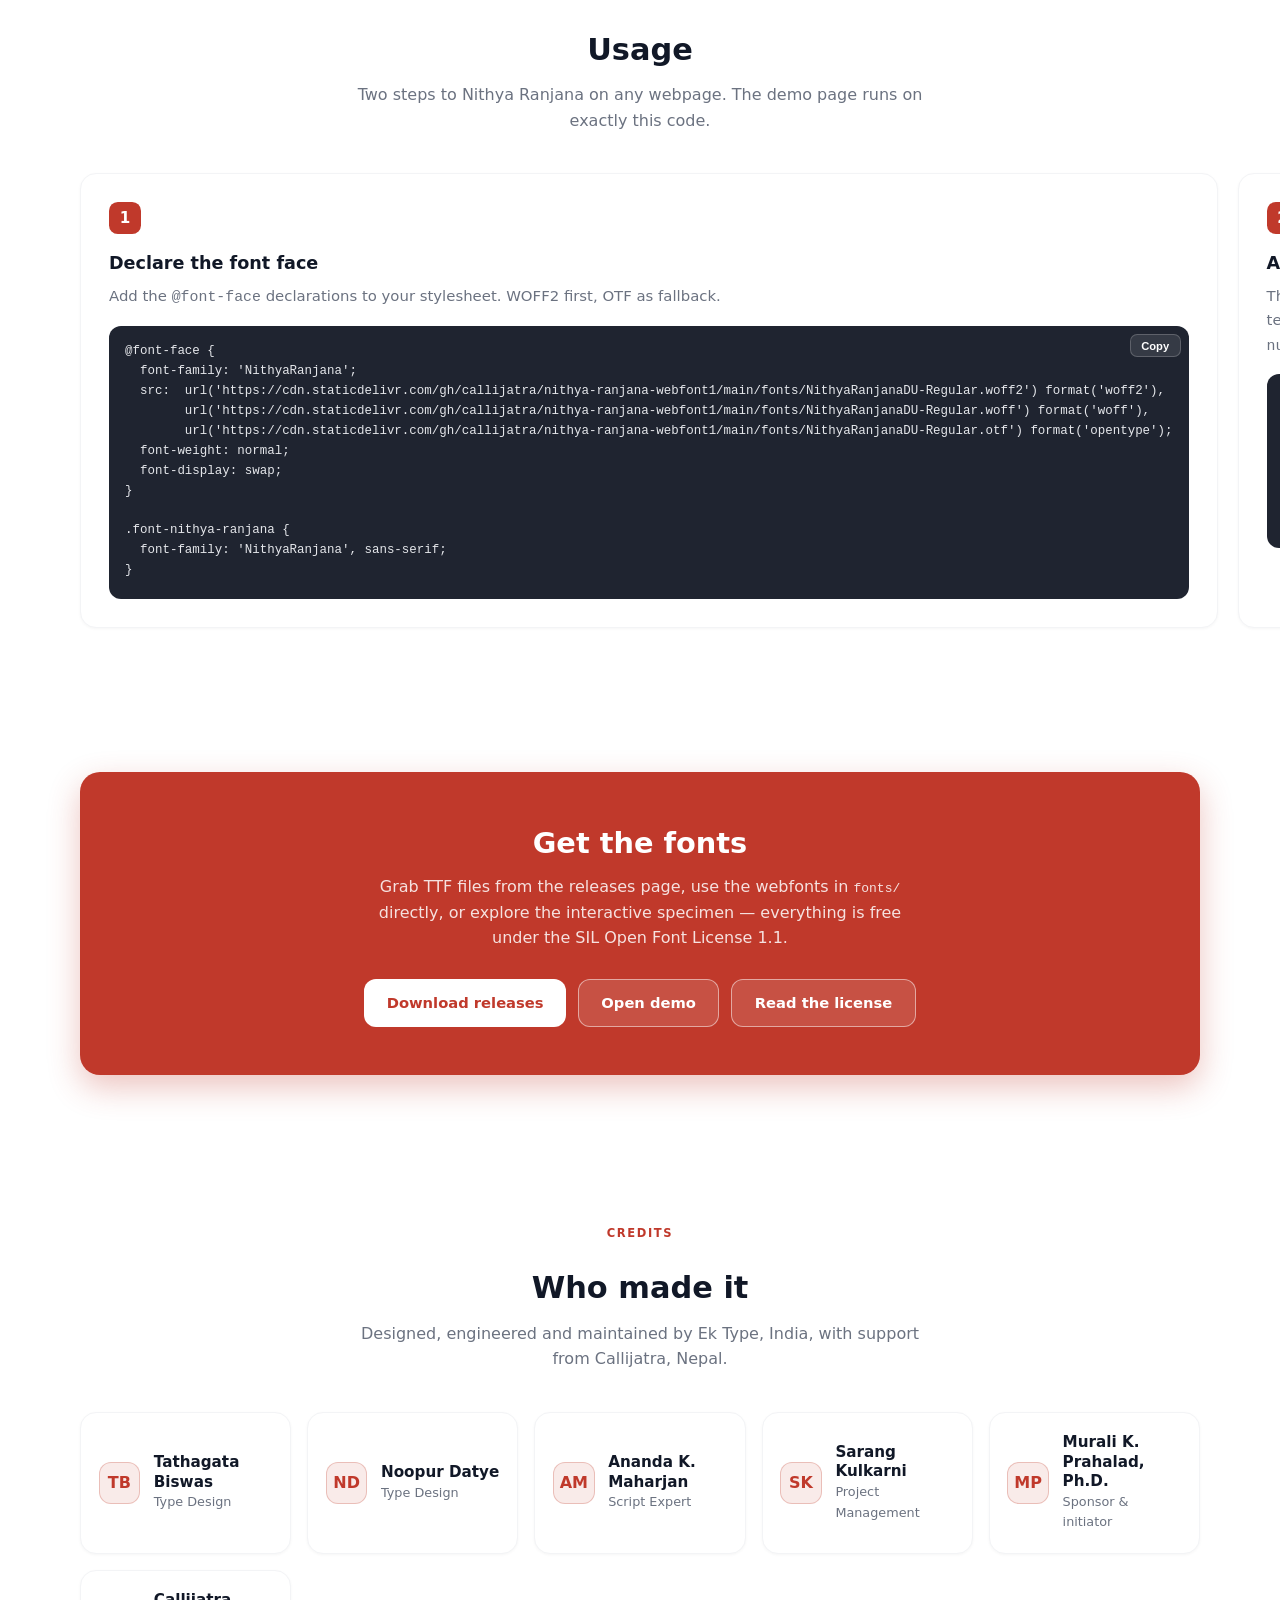
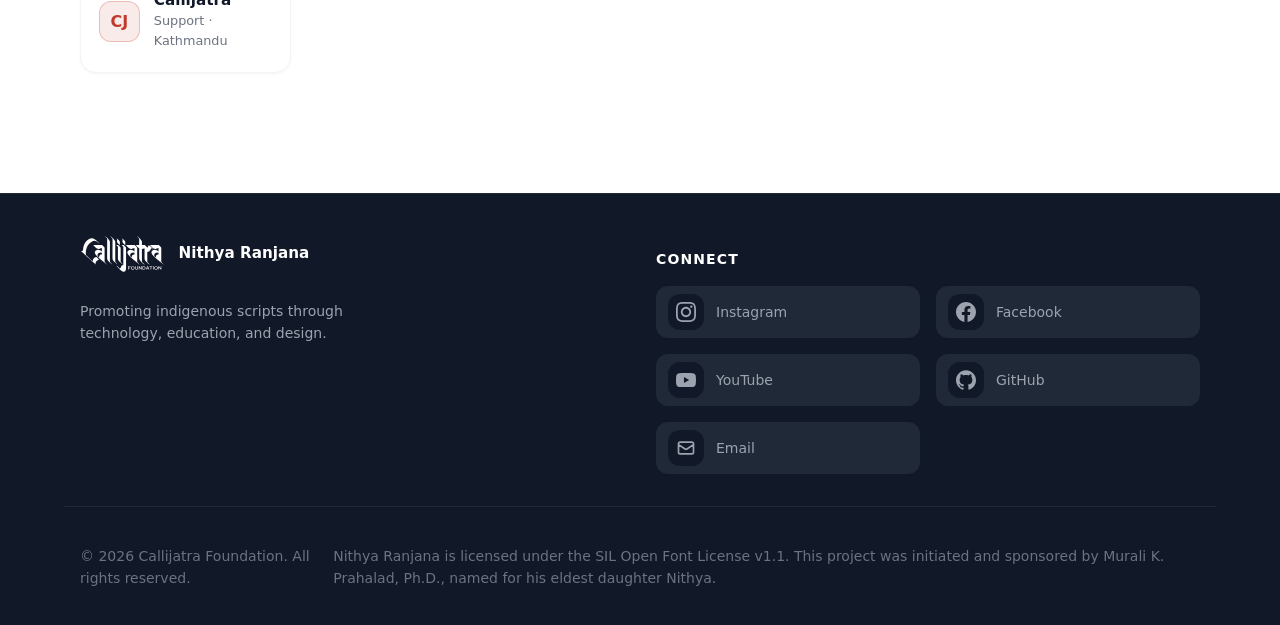
==== commit 742c242c: "Add mobile navigation menu and Callijatra footer with social links" ====
--- a/index.html
+++ b/index.html
@@ -146,6 +146,83 @@
     }
 
     .icon-btn:hover { color: var(--ink); background: var(--surface); }
+    .hamburger {
+      display: none;
+      margin-left: .25rem;
+      padding: .5rem;
+      border: none;
+      border-radius: .5rem;
+      background: transparent;
+      color: var(--muted);
+      cursor: pointer;
+      align-items: center;
+      justify-content: center;
+      transition: color .15s, background .15s;
+    }
+
+    .hamburger:hover { color: var(--ink); background: var(--surface); }
+
+    @media (max-width: 768px) {
+      .nav-links { display: none; }
+      .hamburger { display: flex; }
+    }
+
+    .mobile-menu {
+      display: none;
+      border-top: 1px solid var(--line);
+      background: var(--bg);
+      padding: 0 1rem 1rem;
+      overflow: hidden;
+      transition: height 200ms ease-in-out;
+    }
+
+    @media (max-width: 768px) {
+      .mobile-menu { display: block; }
+    }
+
+    .mobile-menu.nav-collapsed {
+      height: 0;
+      padding-bottom: 0;
+    }
+
+    .mobile-menu.nav-open {
+      height: auto;
+    }
+
+    .mobile-menu-list {
+      display: flex;
+      flex-direction: column;
+      gap: .25rem;
+      margin-top: .5rem;
+      padding: 0;
+      list-style: none;
+    }
+
+    .mobile-menu-link {
+      display: block;
+      padding: .75rem .875rem;
+      border-radius: .75rem;
+      color: var(--muted);
+      text-decoration: none;
+      font-size: .95rem;
+      font-weight: 500;
+      transition: color .15s, background .15s, transform .15s, opacity .15s;
+    }
+
+    .mobile-menu-link:hover { color: var(--ink); background: var(--surface); }
+
+    .menu-item-hidden {
+      opacity: 0;
+      transform: translateY(-8px);
+      pointer-events: none;
+    }
+
+    .mobile-menu.nav-open .mobile-menu-link {
+      opacity: 1;
+      transform: translateY(0);
+      pointer-events: auto;
+      transition-delay: var(--delay, 0ms);
+    }
 
     .wrap {
       max-width: 72rem;
@@ -613,39 +690,170 @@
     .cta-band .btn-ghost:hover { background: rgba(255, 255, 255, 0.22); color: #fff; border-color: #fff; }
 
     footer {
+      margin-top: 3rem;
       background: #111827;
       color: #d1d5db;
-      margin-top: 3rem;
-    }
-
-    html.dark footer { background: #030712; }
-
-    .footer-inner {
+      padding: 2.5rem 0 1.5rem;
+      border-top: 1px solid #1f2937;
+    }
+
+    html.dark footer { background: #030712; border-top-color: #1f2937; }
+
+    .footer-grid {
       max-width: 72rem;
       margin: 0 auto;
-      padding: 2.5rem 1rem;
-      display: flex;
-      flex-wrap: wrap;
-      gap: 1.5rem;
-      justify-content: space-between;
-      align-items: center;
-    }
-
-    .footer-brand { display: flex; align-items: center; gap: .6rem; font-weight: 600; color: #fff; }
-
-    .footer-links { display: flex; align-items: center; gap: 1.25rem; font-size: .9rem; flex-wrap: wrap; }
-
-    .footer-links a { color: #9ca3af; text-decoration: none; }
-
-    .footer-links a:hover { color: #fff; }
-
-    .footer-copy {
+      padding: 0 1rem;
+      display: grid;
+      grid-template-columns: 1fr;
+      gap: 2rem;
+      align-items: start;
+    }
+
+    @media (min-width: 768px) {
+      .footer-grid { grid-template-columns: 1fr 1fr; gap: 2rem; }
+    }
+
+    .footer-brand-block {
+      display: flex;
+      flex-direction: column;
+      gap: .75rem;
+    }
+
+    .footer-brand {
+      display: flex;
+      align-items: center;
+      gap: .75rem;
+      text-decoration: none;
+      color: #fff;
+      font-weight: 600;
+      font-size: .95rem;
+    }
+
+    .footer-logo {
+      height: 2.5rem;
+      width: auto;
+      display: block;
+      filter: brightness(0) invert(1);
+    }
+
+    .footer-desc {
+      font-size: .875rem;
+      color: #9ca3af;
+      max-width: 20rem;
+      line-height: 1.6;
+    }
+
+    .footer-connect-title {
+      color: #fff;
+      font-weight: 600;
+      font-size: .875rem;
+      text-transform: uppercase;
+      letter-spacing: .08em;
+      margin-bottom: 1rem;
+    }
+
+    .footer-social-grid {
+      display: grid;
+      grid-template-columns: repeat(2, minmax(0, 1fr));
+      gap: .75rem;
+    }
+
+    @media (min-width: 768px) {
+      .footer-social-grid { gap: 1rem; }
+    }
+
+    .footer-social-link {
+      display: flex;
+      align-items: center;
+      gap: .75rem;
+      padding: .5rem .75rem;
+      border-radius: .75rem;
+      color: #9ca3af;
+      text-decoration: none;
+      font-size: .875rem;
+      transition: color .15s, background .15s;
+      background: #1f2937;
+    }
+
+    html.dark .footer-social-link { background: #111827; }
+
+    .footer-social-link:hover { color: #fff; background: #374151; }
+
+    html.dark .footer-social-link:hover { background: #1f2937; }
+
+    .footer-social-icon {
+      width: 2.25rem;
+      height: 2.25rem;
+      border-radius: .75rem;
+      display: flex;
+      align-items: center;
+      justify-content: center;
+      background: #111827;
+      transition: background .15s;
+      flex-shrink: 0;
+    }
+
+    html.dark .footer-social-icon { background: #0b0f1a; }
+
+    .footer-social-link:hover .footer-social-icon.instagram {
+      background: linear-gradient(135deg, #7c3aed, #ec4899, #f97316);
+    }
+
+    .footer-social-link:hover .footer-social-icon.facebook {
+      background: #1877F2;
+    }
+
+    .footer-social-link:hover .footer-social-icon.youtube {
+      background: #FF0000;
+    }
+
+    .footer-social-link:hover .footer-social-icon.github {
+      background: #000000;
+    }
+
+    .footer-social-link:hover .footer-social-icon.email {
+      background: #EA4335;
+    }
+
+    .footer-social-svg {
+      width: 1.25rem;
+      height: 1.25rem;
+      color: #9ca3af;
+      transition: color .15s;
+    }
+
+    .footer-social-link:hover .footer-social-svg { color: #fff; }
+
+    .footer-bottom {
       max-width: 72rem;
-      margin: 0 auto;
-      padding: 0 1rem 1.75rem;
-      font-size: .82rem;
+      margin: 2rem auto 0;
+      padding: 0 1rem;
+      border-top: 1px solid #1f2937;
+      padding-top: 1.5rem;
+      display: flex;
+      flex-direction: column;
+      gap: .5rem;
+      align-items: center;
+      text-align: center;
+      font-size: .875rem;
       color: #6b7280;
     }
+
+    @media (min-width: 640px) {
+      .footer-bottom {
+        flex-direction: row;
+        justify-content: space-between;
+        text-align: left;
+      }
+    }
+
+    .footer-bottom a {
+      color: #9ca3af;
+      text-decoration: none;
+      transition: color .15s;
+    }
+
+    .footer-bottom a:hover { color: #fff; }
 
     #scroll-top {
       position: fixed;
@@ -688,11 +896,30 @@
         <a class="nav-link" href="#specimen">Specimen</a>
         <a class="nav-link" href="#usage">Usage</a>
         <a class="nav-main" href="demo/index.html">Interactive demo</a>
+      </div>
+      <div style="display:flex;align-items:center;gap:.25rem;">
         <button id="theme-toggle" class="icon-btn" aria-label="Toggle dark mode">
           <svg id="icon-sun" xmlns="http://www.w3.org/2000/svg" width="18" height="18" viewBox="0 0 24 24" fill="none" stroke="currentColor" stroke-width="2" stroke-linecap="round" stroke-linejoin="round" style="display:none;"><path d="M12 3v1m0 16v1m8.66-9H21M3 12H2m15.36-6.36-.71.71M6.34 17.66l-.71.71M17.66 17.66l-.71-.71M6.34 6.34l-.71-.71M12 5a7 7 0 1 0 0 14A7 7 0 0 0 12 5z"/></svg>
           <svg id="icon-moon" xmlns="http://www.w3.org/2000/svg" width="18" height="18" viewBox="0 0 24 24" fill="none" stroke="currentColor" stroke-width="2" stroke-linecap="round" stroke-linejoin="round"><path d="M21 12.79A9 9 0 1 1 11.21 3 7 7 0 0 0 21 12.79z"/></svg>
         </button>
-      </div>
+        <button id="nav-toggle" class="hamburger" aria-label="Toggle navigation" aria-expanded="false">
+          <svg id="nav-icon" xmlns="http://www.w3.org/2000/svg" width="22" height="22" viewBox="0 0 24 24" fill="none" stroke="currentColor" stroke-width="2" stroke-linecap="round">
+            <path id="bar-top" d="M4 6h16"></path>
+            <path id="bar-middle" d="M4 12h16"></path>
+            <path id="bar-bottom" d="M4 18h16"></path>
+          </svg>
+        </button>
+      </div>
+    </div>
+    <div id="mobile-menu" class="mobile-menu nav-collapsed">
+      <ul id="mobile-menu-list" class="mobile-menu-list">
+        <li><a href="#about" class="mobile-menu-link">The script</a></li>
+        <li><a href="#versions" class="mobile-menu-link">Versions</a></li>
+        <li><a href="#specimen" class="mobile-menu-link">Specimen</a></li>
+        <li><a href="#usage" class="mobile-menu-link">Usage</a></li>
+        <li><a href="demo/index.html" class="mobile-menu-link">Interactive demo</a></li>
+        <li><a href="https://github.com/callijatra/nithya-ranjana-webfont1" target="_blank" rel="noopener" class="mobile-menu-link">GitHub</a></li>
+      </ul>
     </div>
   </header>
 
@@ -918,20 +1145,64 @@
   </section>
 
   <footer>
-    <div class="footer-inner">
-      <div class="footer-brand">
-        <span class="nav-logo"><span class="font-nithya-ranjana">क</span></span>
-        <span>Nithya Ranjana</span>
-      </div>
-      <div class="footer-links">
-        <a href="https://github.com/callijatra/nithya-ranjana-webfont1" target="_blank" rel="noopener">GitHub</a>
-        <a href="demo/index.html">Demo</a>
-        <a href="https://github.com/EkType/Nithya-Ranjana" target="_blank" rel="noopener">Ek Type sources</a>
-        <a href="OFL.txt">OFL License</a>
-        <a href="https://callijatra.github.io" target="_blank" rel="noopener">Callijatra</a>
-      </div>
-    </div>
-    <p class="footer-copy">Nithya Ranjana is licensed under the SIL Open Font License v1.1. This project was initiated and sponsored by Murali K. Prahalad, Ph.D., named for his eldest daughter Nithya.</p>
+    <div class="footer-grid">
+      <div class="footer-brand-block">
+        <a href="https://callijatra.github.io" target="_blank" rel="noopener" class="footer-brand">
+          <img src="images/logos/callijatra_logo.svg" alt="Callijatra Foundation Logo" class="footer-logo">
+          <span>Nithya Ranjana</span>
+        </a>
+        <p class="footer-desc">Promoting indigenous scripts through technology, education, and design.</p>
+      </div>
+      <div>
+        <h3 class="footer-connect-title">Connect</h3>
+        <div class="footer-social-grid">
+          <a href="https://www.instagram.com/callijatra" target="_blank" rel="noopener noreferrer" class="footer-social-link">
+            <span class="footer-social-icon instagram">
+              <svg class="footer-social-svg" fill="currentColor" viewBox="0 0 24 24" aria-hidden="true">
+                <path d="M12 2.163c3.204 0 3.584.012 4.85.07 3.252.148 4.771 1.691 4.919 4.919.058 1.265.069 1.645.069 4.849 0 3.205-.012 3.584-.069 4.849-.149 3.225-1.664 4.771-4.919 4.919-1.266.058-1.644.07-4.85.07-3.204 0-3.584-.012-4.849-.07-3.26-.149-4.771-1.699-4.919-4.92-.058-1.265-.07-1.644-.07-4.849 0-3.204.013-3.583.07-4.849.149-3.227 1.664-4.771 4.919-4.919 1.266-.057 1.645-.069 4.849-.069zm0-2.163c-3.259 0-3.667.014-4.947.072-4.358.2-6.78 2.618-6.98 6.98-.059 1.281-.073 1.689-.073 4.948 0 3.259.014 3.668.072 4.948.2 4.358 2.618 6.78 6.98 6.98 1.281.058 1.689.072 4.948.072 3.259 0 3.668-.014 4.948-.072 4.354-.2 6.782-2.618 6.979-6.98.059-1.28.073-1.689.073-4.948 0-3.259-.014-3.667-.072-4.947-.196-4.354-2.617-6.78-6.979-6.98-1.281-.059-1.69-.073-4.949-.073zm0 5.838c-3.403 0-6.162 2.759-6.162 6.162s2.759 6.163 6.162 6.163 6.162-2.759 6.162-6.163c0-3.403-2.759-6.162-6.162-6.162zm0 10.162c-2.209 0-4-1.79-4-4 0-2.209 1.791-4 4-4s4 1.791 4 4c0 2.21-1.791 4-4 4zm6.406-11.845c-.796 0-1.441.645-1.441 1.44s.645 1.44 1.441 1.44c.795 0 1.439-.645 1.439-1.44s-.644-1.44-1.439-1.44z"></path>
+              </svg>
+            </span>
+            Instagram
+          </a>
+          <a href="https://www.facebook.com/ranjana-script" target="_blank" rel="noopener noreferrer" class="footer-social-link">
+            <span class="footer-social-icon facebook">
+              <svg class="footer-social-svg" fill="currentColor" viewBox="0 0 24 24" aria-hidden="true">
+                <path d="M24 12.073c0-6.627-5.373-12-12-12s-12 5.373-12 12c0 5.99 4.388 10.954 10.125 11.854v-8.385H7.078v-3.47h3.047V9.43c0-3.007 1.792-4.669 4.533-4.669 1.312 0 2.686.235 2.686.235v2.953H15.83c-1.491 0-1.956.925-1.956 1.874v2.25h3.328l-.532 3.47h-2.796v8.385C19.612 23.027 24 18.062 24 12.073z"></path>
+              </svg>
+            </span>
+            Facebook
+          </a>
+          <a href="https://www.youtube.com/@callijatra" target="_blank" rel="noopener noreferrer" class="footer-social-link">
+            <span class="footer-social-icon youtube">
+              <svg class="footer-social-svg" fill="currentColor" viewBox="0 0 24 24" aria-hidden="true">
+                <path d="M23.498 6.186a3.016 3.016 0 0 0-2.122-2.136C19.505 3.545 12 3.545 12 3.545s-7.505 0-9.377.505A3.017 3.017 0 0 0 .502 6.186C0 8.07 0 12 0 12s0 3.93.502 5.814a3.016 3.016 0 0 0 2.122 2.136c1.871.505 9.376.505 9.376.505s7.505 0 9.377-.505a3.015 3.015 0 0 0 2.122-2.136C24 15.93 24 12 24 12s0-3.93-.502-5.814zM9.545 15.568V8.432L15.818 12l-6.273 3.568z"></path>
+              </svg>
+            </span>
+            YouTube
+          </a>
+          <a href="https://github.com/callijatra" target="_blank" rel="noopener noreferrer" class="footer-social-link">
+            <span class="footer-social-icon github">
+              <svg class="footer-social-svg" fill="currentColor" viewBox="0 0 24 24" aria-hidden="true">
+                <path d="M12 .297c-6.63 0-12 5.373-12 12 0 5.303 3.438 9.82 8.205 11.385.6.113.82-.258.82-.577 0-.285-.01-1.04-.015-2.04-3.338.724-4.042-1.61-4.042-1.61C4.422 18.07 3.633 17.7 3.633 17.7c-1.087-.744.084-.729.084-.729 1.205.084 1.838 1.236 1.838 1.236 1.07 1.835 2.809 1.305 3.495.998.108-.776.417-1.305.76-1.605-2.665-.3-5.466-1.332-5.466-5.93 0-1.31.465-2.38 1.235-3.22-.135-.303-.54-1.523.105-3.176 0 0 1.005-.322 3.3 1.23.96-.267 1.98-.399 3-.405 1.02.006 2.04.138 3 .405 2.28-1.552 3.285-1.23 3.285-1.23.645 1.653.24 2.873.12 3.176.765.84 1.23 1.91 1.23 3.22 0 4.61-2.805 5.625-5.475 5.92.42.36.81 1.096.81 2.22 0 1.606-.015 2.896-.015 3.286 0 .315.21.69.825.57C20.565 22.092 24 17.592 24 12.297c0-6.627-5.373-12-12-12"></path>
+              </svg>
+            </span>
+            GitHub
+          </a>
+          <a href="mailto:callijatrafoundation@gmail.com" class="footer-social-link">
+            <span class="footer-social-icon email">
+              <svg class="footer-social-svg" fill="none" viewBox="0 0 24 24" stroke="currentColor" stroke-width="2" aria-hidden="true">
+                <path stroke-linecap="round" stroke-linejoin="round" d="M3 8l7.89 5.26a2 2 0 002.22 0L21 8M5 19h14a2 2 0 002-2V7a2 2 0 00-2-2H5a2 2 0 00-2 2v10a2 2 0 002 2z"></path>
+              </svg>
+            </span>
+            Email
+          </a>
+        </div>
+      </div>
+    </div>
+    <div class="footer-bottom">
+      <p>© 2026 Callijatra Foundation. All rights reserved.</p>
+      <p>Nithya Ranjana is licensed under the SIL Open Font License v1.1. This project was initiated and sponsored by Murali K. Prahalad, Ph.D., named for his eldest daughter Nithya.</p>
+    </div>
   </footer>
 
   <button id="scroll-top" aria-label="Scroll to top">
@@ -1013,7 +1284,60 @@
       setTheme(!html.classList.contains('dark'));
     });
 
-    var scrollTop = document.getElementById('scroll-top');
+    var navToggle = document.getElementById('nav-toggle');
+    var mobileMenu = document.getElementById('mobile-menu');
+    var mobileMenuList = document.getElementById('mobile-menu-list');
+    var barTop = document.getElementById('bar-top');
+    var barMiddle = document.getElementById('bar-middle');
+    var barBottom = document.getElementById('bar-bottom');
+    var menuItems = mobileMenuList ? Array.prototype.slice.call(mobileMenuList.querySelectorAll('a.mobile-menu-link')) : [];
+    var itemDelay = 30;
+    var animDuration = 200;
+
+    function setNav(open) {
+      if (!navToggle || !mobileMenu) return;
+      navToggle.setAttribute('aria-expanded', String(open));
+      if (barTop) barTop.setAttribute('d', open ? 'M6 6l12 12' : 'M4 6h16');
+      if (barMiddle) barMiddle.setAttribute('opacity', open ? '0' : '1');
+      if (barBottom) barBottom.setAttribute('d', open ? 'M18 6L6 18' : 'M4 18h16');
+      menuItems.forEach(function(item, idx) {
+        item.style.setProperty('--delay', (idx * itemDelay) + 'ms');
+        if (open) item.classList.remove('menu-item-hidden');
+        else item.classList.add('menu-item-hidden');
+      });
+      if (open) {
+        mobileMenu.classList.remove('nav-collapsed');
+        mobileMenu.classList.add('nav-open');
+        var h = mobileMenu.scrollHeight;
+        mobileMenu.style.height = '0px';
+        void mobileMenu.offsetHeight;
+        mobileMenu.style.height = h + 'px';
+      } else {
+        var h2 = mobileMenu.scrollHeight;
+        mobileMenu.style.height = h2 + 'px';
+        void mobileMenu.offsetHeight;
+        mobileMenu.style.height = '0px';
+      }
+      setTimeout(function() {
+        if (!open && mobileMenu.classList.contains('nav-open')) {
+          mobileMenu.classList.remove('nav-open');
+          mobileMenu.classList.add('nav-collapsed');
+        }
+      }, animDuration);
+    }
+
+    if (navToggle) {
+      navToggle.addEventListener('click', function() {
+        var open = navToggle.getAttribute('aria-expanded') === 'true';
+        setNav(!open);
+      });
+    }
+    menuItems.forEach(function(link) {
+      link.addEventListener('click', function() { setNav(false); });
+    });
+
+
+        var scrollTop = document.getElementById('scroll-top');
 
     window.addEventListener('scroll', function () {
       scrollTop.classList.toggle('visible', window.scrollY > 300);
--- a/css/nithya-ranjana.css
+++ b/css/nithya-ranjana.css
@@ -34,6 +34,7 @@
       font-family: 'NithyaRanjana', sans-serif;
       font-feature-settings: "ss01" 1;
     }
+
 }
 
 .text-large {
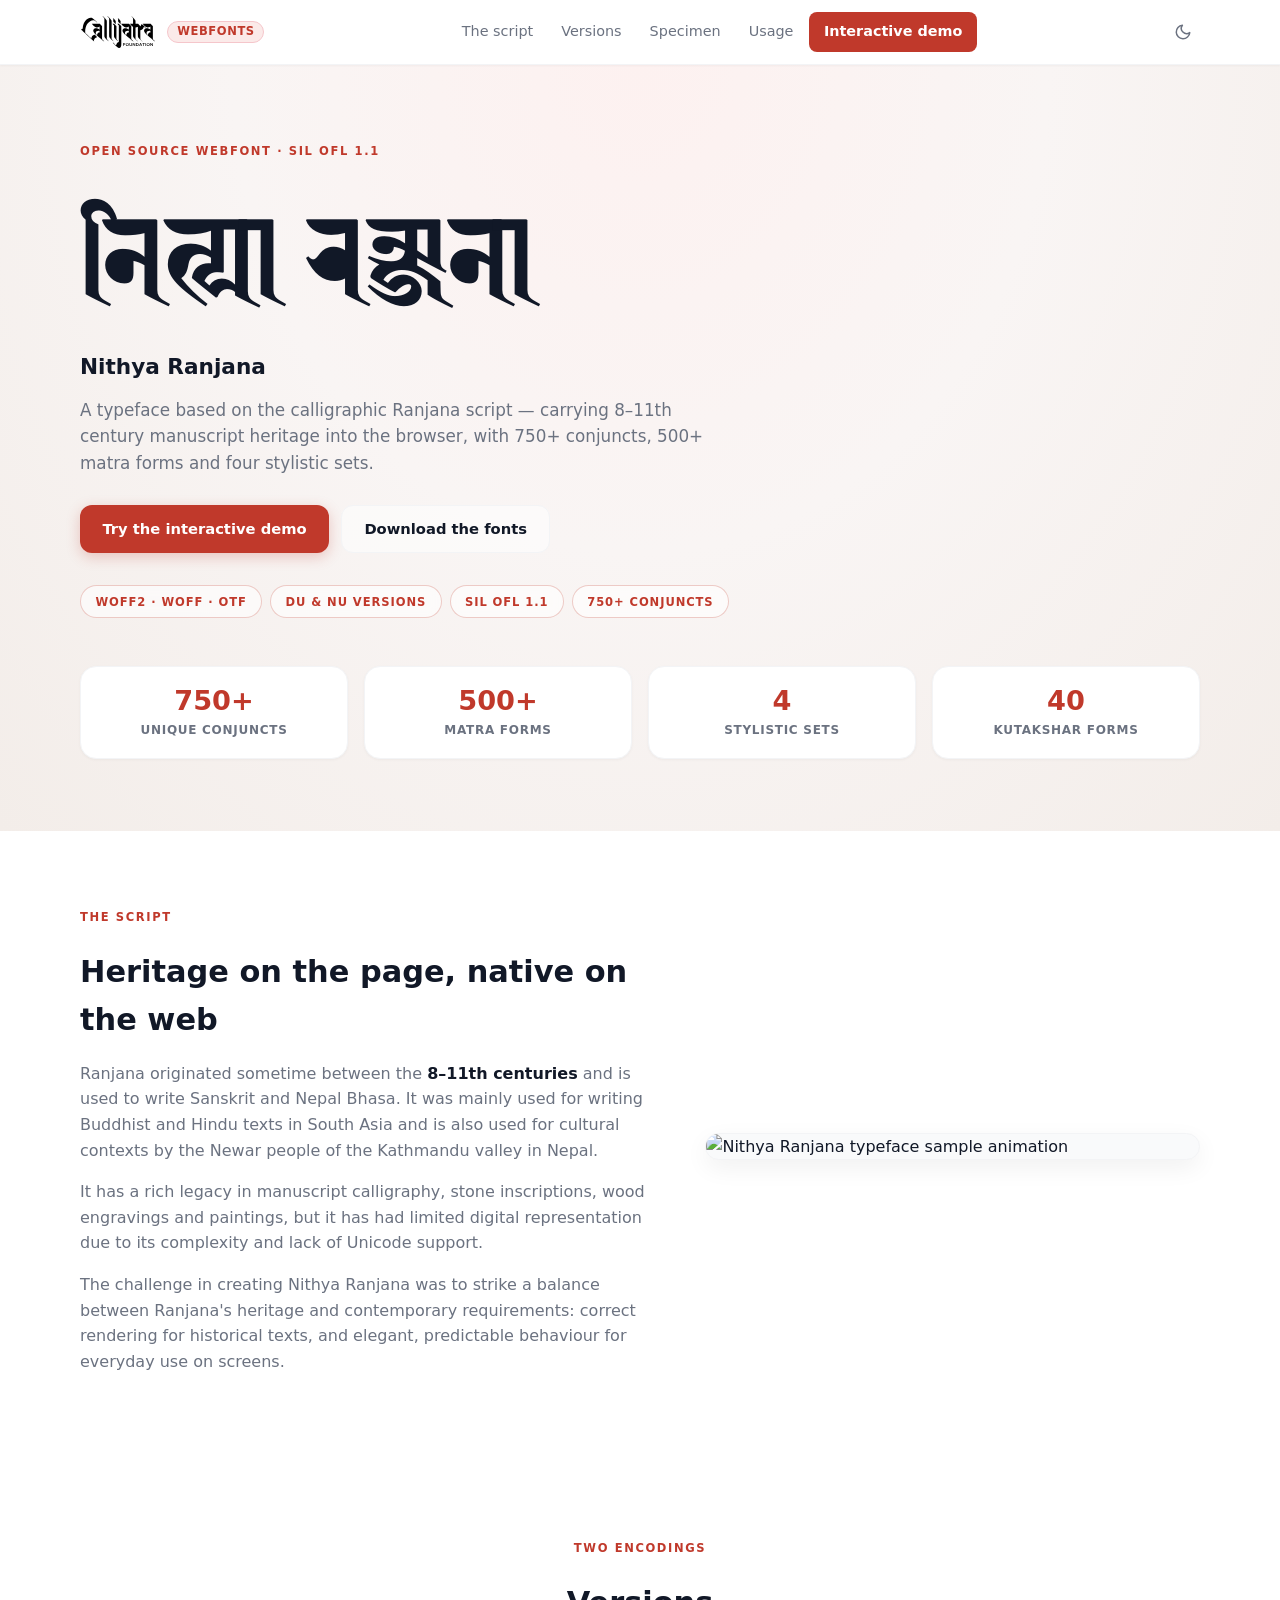
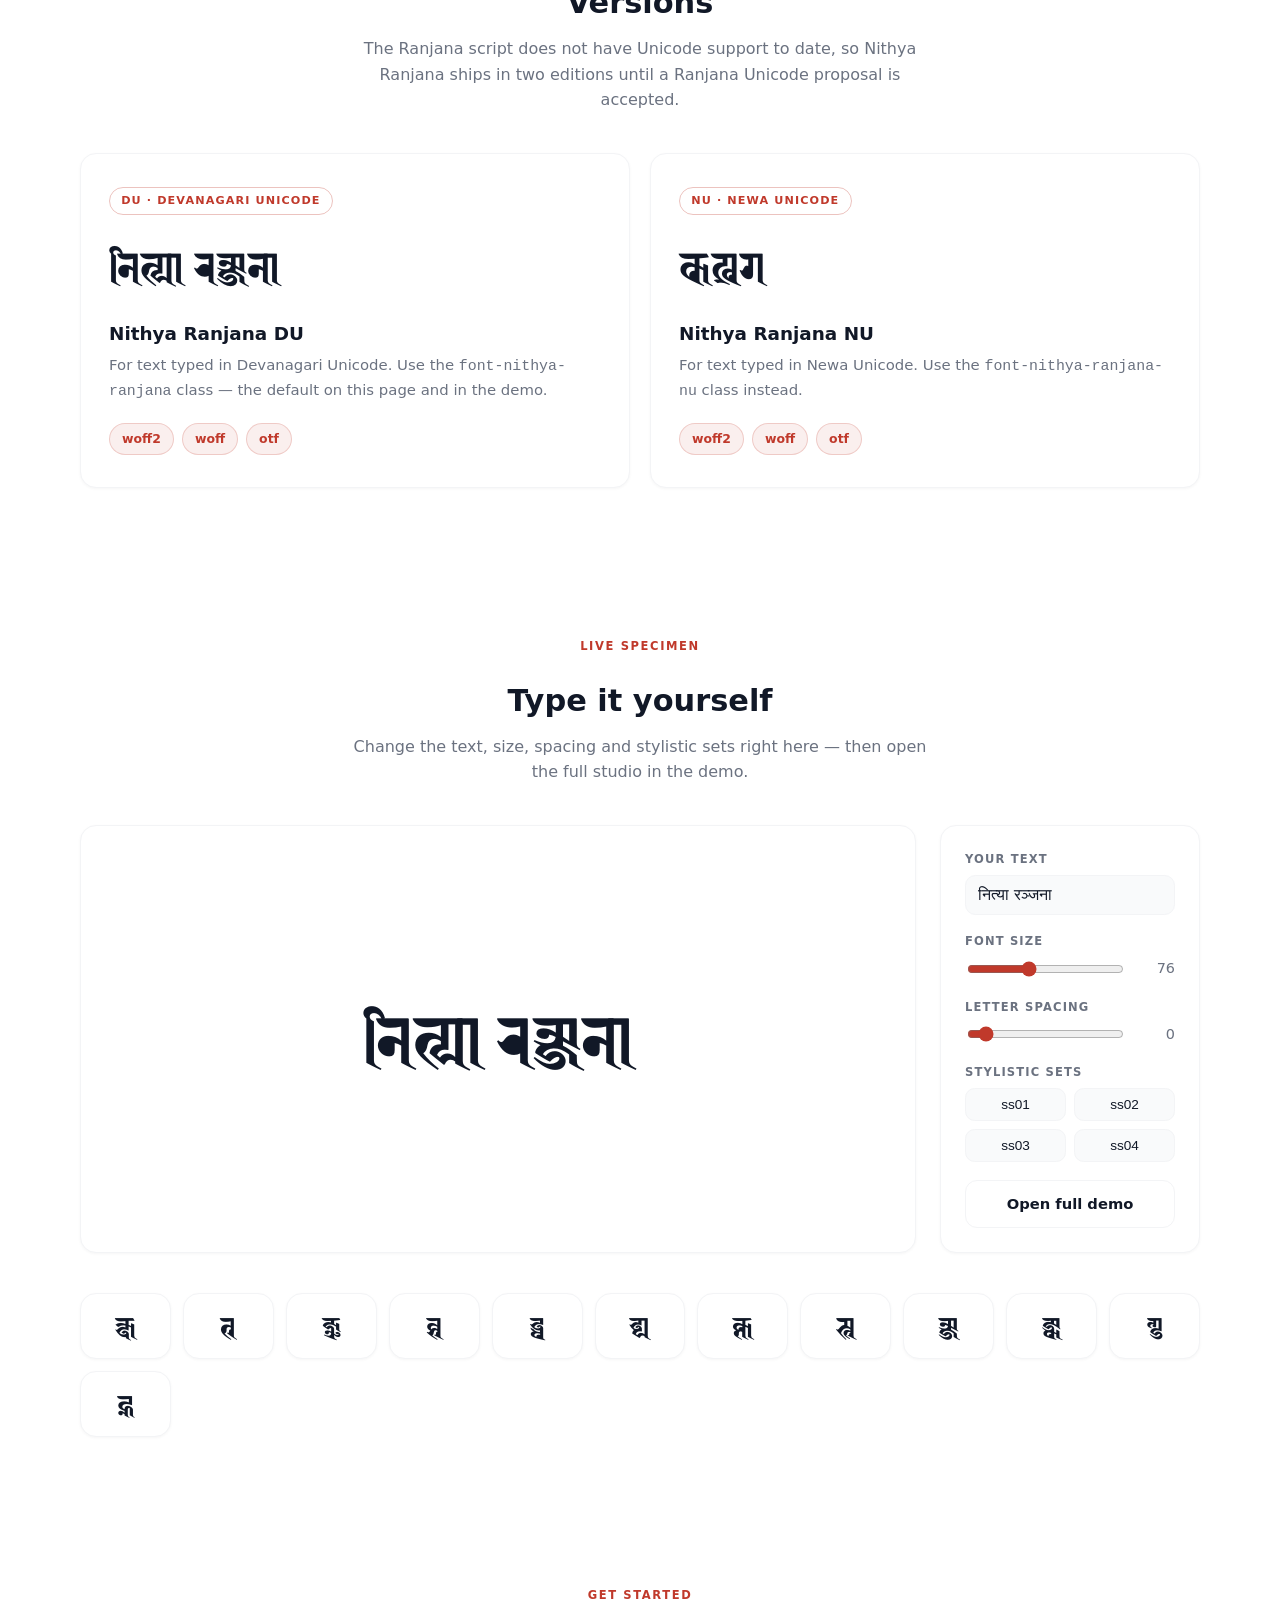
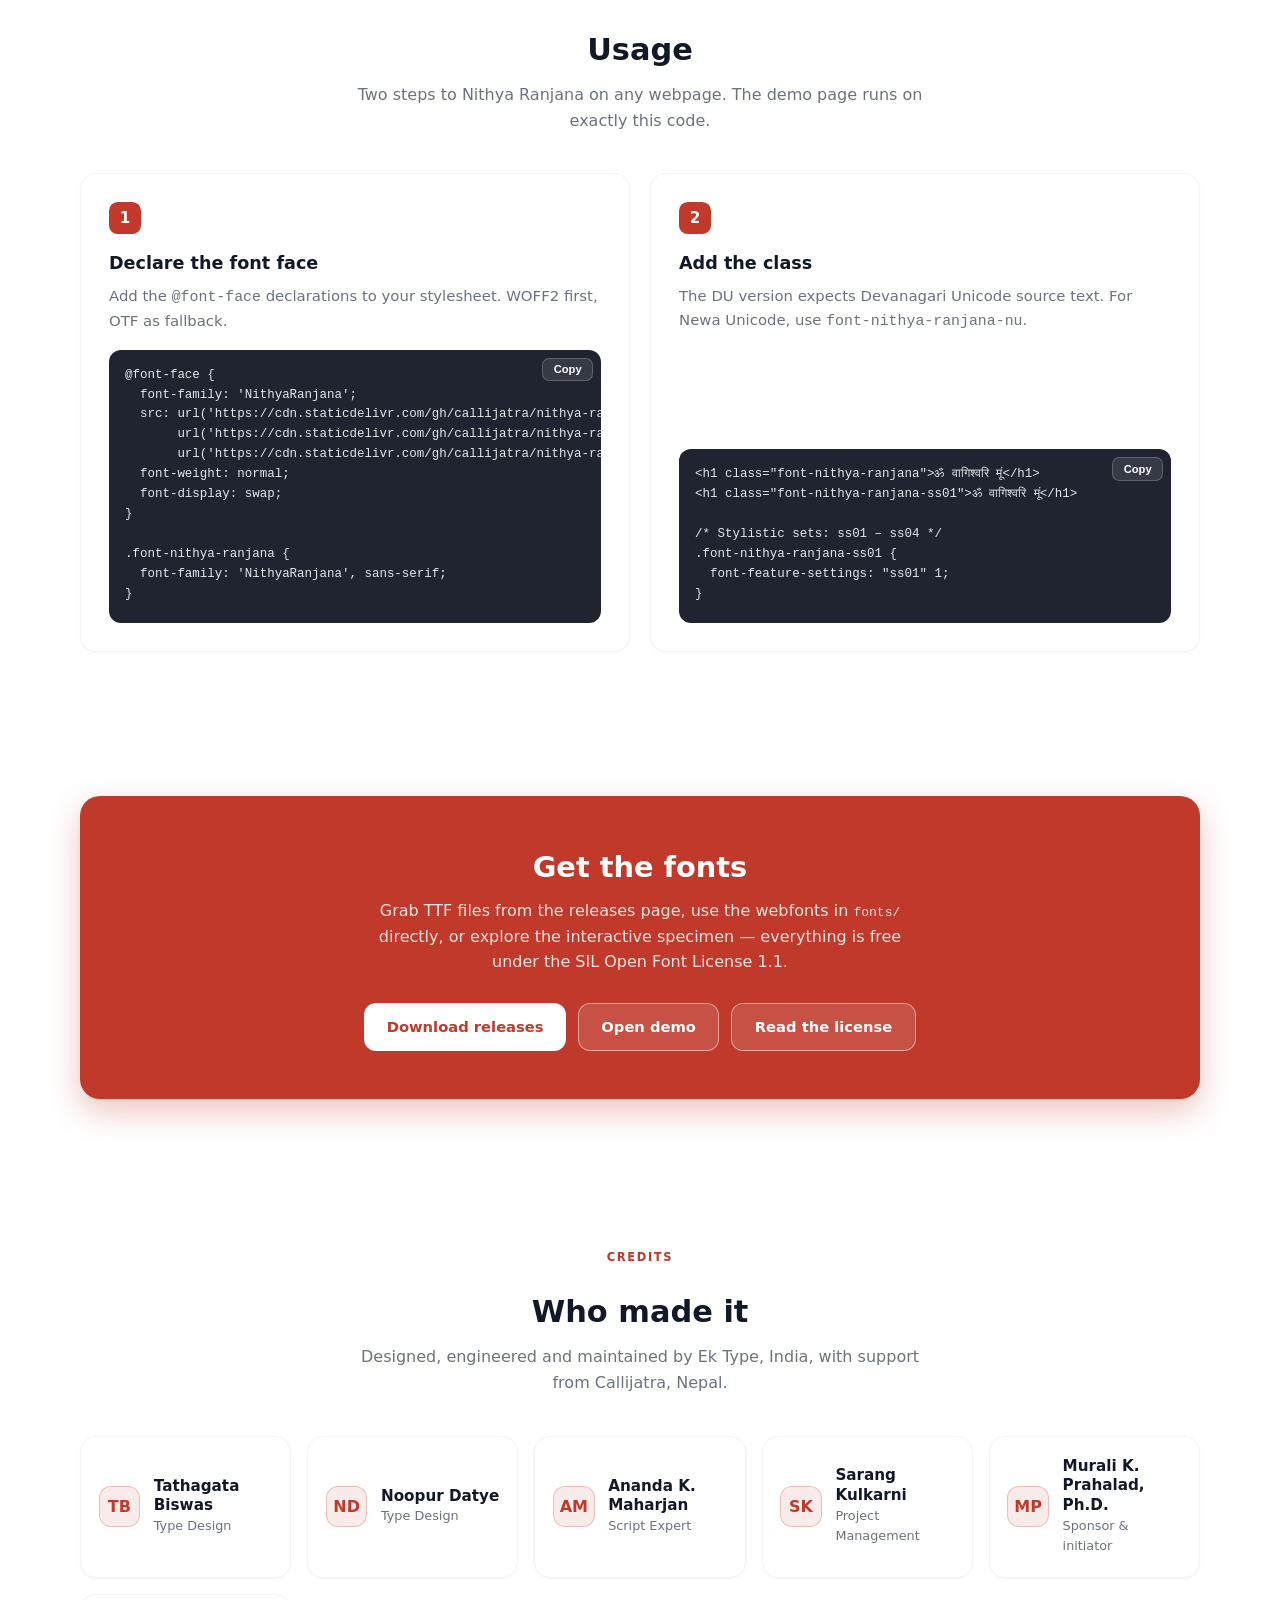
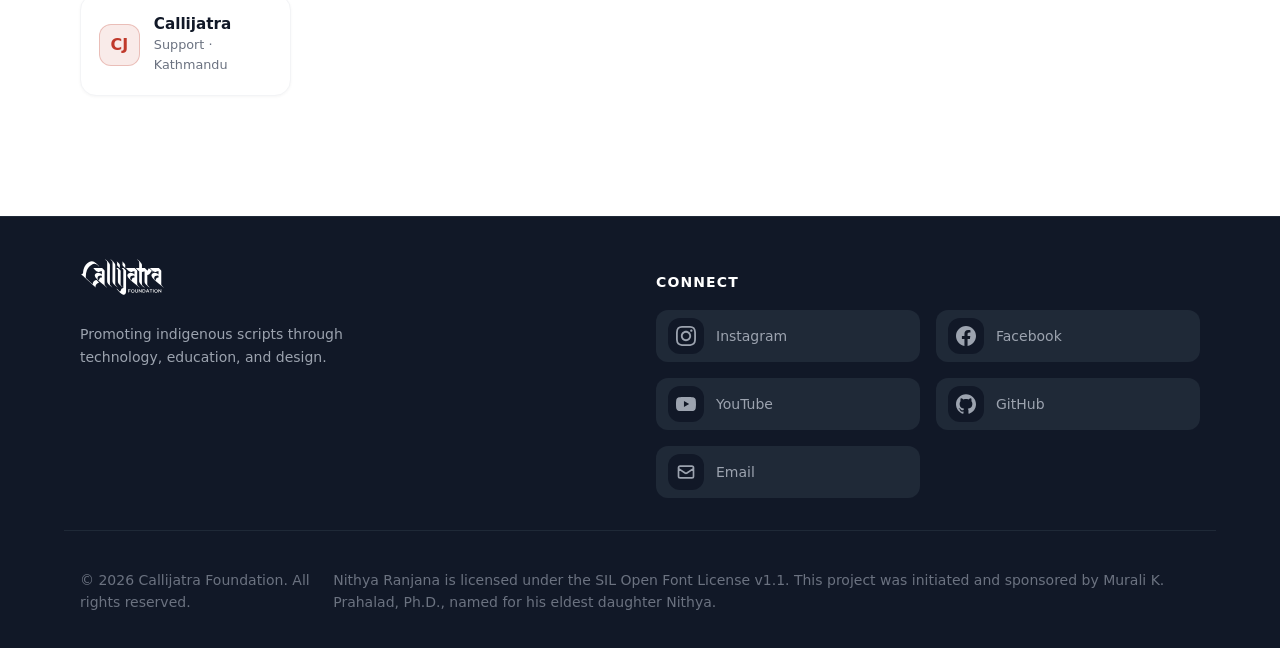
==== commit ff370caa: "Fix usage section horizontal overflow, update brand headers, and add CHANGELOG" ====
--- a/index.html
+++ b/index.html
@@ -20,6 +20,8 @@
     :root {
       --brand: #c0392b;
       --brand-hover: #a93226;
+      --brand-subtle: #fbeae9;
+      --brand-subtle-border: #f5c6cb;
       --ink: #111827;
       --muted: #6b7280;
       --bg: #ffffff;
@@ -32,6 +34,8 @@
     }
 
     html.dark {
+      --brand-subtle: #3b1212;
+      --brand-subtle-border: #7f1d1d;
       --ink: #f3f4f6;
       --muted: #9ca3af;
       --bg: #030712;
@@ -80,29 +84,54 @@
       gap: 1rem;
     }
 
-    .nav-brand {
-      display: flex;
-      align-items: center;
-      gap: .6rem;
+    .brand-logo {
+      display: flex;
+      align-items: center;
+      gap: 0.6rem;
+      color: var(--ink);
+      flex-shrink: 0;
+    }
+
+    .brand-logo-img-link {
+      display: flex;
+      align-items: center;
       text-decoration: none;
-      font-weight: 600;
-      font-size: .95rem;
-    }
-
-    .nav-logo {
-      width: 2rem;
-      height: 2rem;
-      border-radius: .55rem;
-      background: var(--brand);
-      color: #fff;
-      display: flex;
-      align-items: center;
-      justify-content: center;
+      transition: opacity 0.2s;
+    }
+
+    .brand-logo-img-link:hover {
+      opacity: 0.85;
+    }
+
+    .brand-title-link {
+      display: flex;
+      align-items: center;
+      text-decoration: none;
+      color: inherit;
+    }
+
+    .brand-logo img {
+      height: 2.25rem;
+      width: auto;
+      transition: filter 0.2s;
+    }
+
+    html.dark .brand-logo img {
+      filter: brightness(0) invert(1);
+    }
+
+    .brand-title-badge {
+      font-size: 0.72rem;
       font-weight: 700;
-      font-size: 1.05rem;
-    }
-
-    .nav-logo .font-nithya-ranjana { line-height: 1; }
+      text-transform: uppercase;
+      letter-spacing: 0.05em;
+      background-color: var(--brand-subtle);
+      color: var(--brand);
+      padding: 0.2rem 0.55rem;
+      border-radius: 9999px;
+      border: 1px solid var(--brand-subtle-border);
+      line-height: 1.2;
+    }
 
     .nav-links { display: flex; align-items: center; gap: .25rem; }
 
@@ -419,16 +448,17 @@
 
     .versions {
       display: grid;
-      grid-template-columns: 1fr 1fr;
+      grid-template-columns: repeat(2, minmax(0, 1fr));
       gap: 1.25rem;
     }
 
     @media (max-width: 760px) {
-      .versions { grid-template-columns: 1fr; }
+      .versions { grid-template-columns: minmax(0, 1fr); }
     }
 
     .version-card {
       padding: 2rem 1.75rem;
+      min-width: 0;
       transition: box-shadow .2s, border-color .2s, transform .2s;
     }
 
@@ -574,13 +604,23 @@
 
     .conjunct:hover { background: var(--brand); border-color: var(--brand); color: #fff; transform: translateY(-2px); }
 
-    .steps { display: grid; grid-template-columns: 1fr 1fr; gap: 1.25rem; }
-
-    @media (max-width: 820px) {
-      .steps { grid-template-columns: 1fr; }
-    }
-
-    .step-card { padding: 1.75rem; }
+    .steps {
+      display: grid;
+      grid-template-columns: repeat(2, minmax(0, 1fr));
+      gap: 1.25rem;
+    }
+
+    @media (max-width: 900px) {
+      .steps { grid-template-columns: minmax(0, 1fr); }
+    }
+
+    .step-card {
+      padding: 1.75rem;
+      min-width: 0;
+      max-width: 100%;
+      display: flex;
+      flex-direction: column;
+    }
 
     .step-num {
       width: 2rem;
@@ -594,6 +634,7 @@
       font-weight: 700;
       font-size: .95rem;
       margin-bottom: .9rem;
+      flex-shrink: 0;
     }
 
     .step-card h3 { margin: 0 0 .5rem; font-size: 1.1rem; }
@@ -605,16 +646,39 @@
       background: var(--code-bg);
       border-radius: .75rem;
       overflow: hidden;
+      min-width: 0;
+      max-width: 100%;
+      margin-top: auto;
     }
 
     .codebox pre {
       margin: 0;
       padding: 1rem 1rem 1.1rem;
       overflow-x: auto;
+      max-width: 100%;
       font-size: .78rem;
       line-height: 1.6;
       color: var(--code-ink);
       font-family: ui-monospace, SFMono-Regular, Menlo, monospace;
+      scrollbar-width: thin;
+      scrollbar-color: rgba(255, 255, 255, 0.2) transparent;
+    }
+
+    .codebox pre::-webkit-scrollbar {
+      height: 6px;
+    }
+
+    .codebox pre::-webkit-scrollbar-track {
+      background: transparent;
+    }
+
+    .codebox pre::-webkit-scrollbar-thumb {
+      background: rgba(255, 255, 255, 0.2);
+      border-radius: 3px;
+    }
+
+    .codebox pre::-webkit-scrollbar-thumb:hover {
+      background: rgba(255, 255, 255, 0.35);
     }
 
     .copy-btn {
@@ -886,10 +950,14 @@
 <body>
   <header class="nav">
     <div class="nav-inner">
-      <a class="nav-brand" href="#top">
-        <span class="nav-logo"><span class="font-nithya-ranjana">क</span></span>
-        <span>Nithya Ranjana</span>
-      </a>
+      <div class="brand-logo">
+        <a href="https://callijatra.github.io" target="_blank" rel="noopener noreferrer" title="Callijatra Foundation Webpage" class="brand-logo-img-link">
+          <img src="images/logos/callijatra_logo.svg" alt="Callijatra Foundation Logo">
+        </a>
+        <a href="index.html" class="brand-title-link" title="Webfonts Home">
+          <span class="brand-title-badge">Webfonts</span>
+        </a>
+      </div>
       <div class="nav-links">
         <a class="nav-link" href="#about">The script</a>
         <a class="nav-link" href="#versions">Versions</a>
@@ -1068,9 +1136,9 @@
           <button class="copy-btn" type="button">Copy</button>
           <pre><code>@font-face {
   font-family: 'NithyaRanjana';
-  src:  url('https://cdn.staticdelivr.com/gh/callijatra/nithya-ranjana-webfont1/main/fonts/NithyaRanjanaDU-Regular.woff2') format('woff2'),
-        url('https://cdn.staticdelivr.com/gh/callijatra/nithya-ranjana-webfont1/main/fonts/NithyaRanjanaDU-Regular.woff') format('woff'),
-        url('https://cdn.staticdelivr.com/gh/callijatra/nithya-ranjana-webfont1/main/fonts/NithyaRanjanaDU-Regular.otf') format('opentype');
+  src: url('https://cdn.staticdelivr.com/gh/callijatra/nithya-ranjana-webfont1/main/fonts/NithyaRanjanaDU-Regular.woff2') format('woff2'),
+       url('https://cdn.staticdelivr.com/gh/callijatra/nithya-ranjana-webfont1/main/fonts/NithyaRanjanaDU-Regular.woff') format('woff'),
+       url('https://cdn.staticdelivr.com/gh/callijatra/nithya-ranjana-webfont1/main/fonts/NithyaRanjanaDU-Regular.otf') format('opentype');
   font-weight: normal;
   font-display: swap;
 }
@@ -1149,7 +1217,6 @@
       <div class="footer-brand-block">
         <a href="https://callijatra.github.io" target="_blank" rel="noopener" class="footer-brand">
           <img src="images/logos/callijatra_logo.svg" alt="Callijatra Foundation Logo" class="footer-logo">
-          <span>Nithya Ranjana</span>
         </a>
         <p class="footer-desc">Promoting indigenous scripts through technology, education, and design.</p>
       </div>
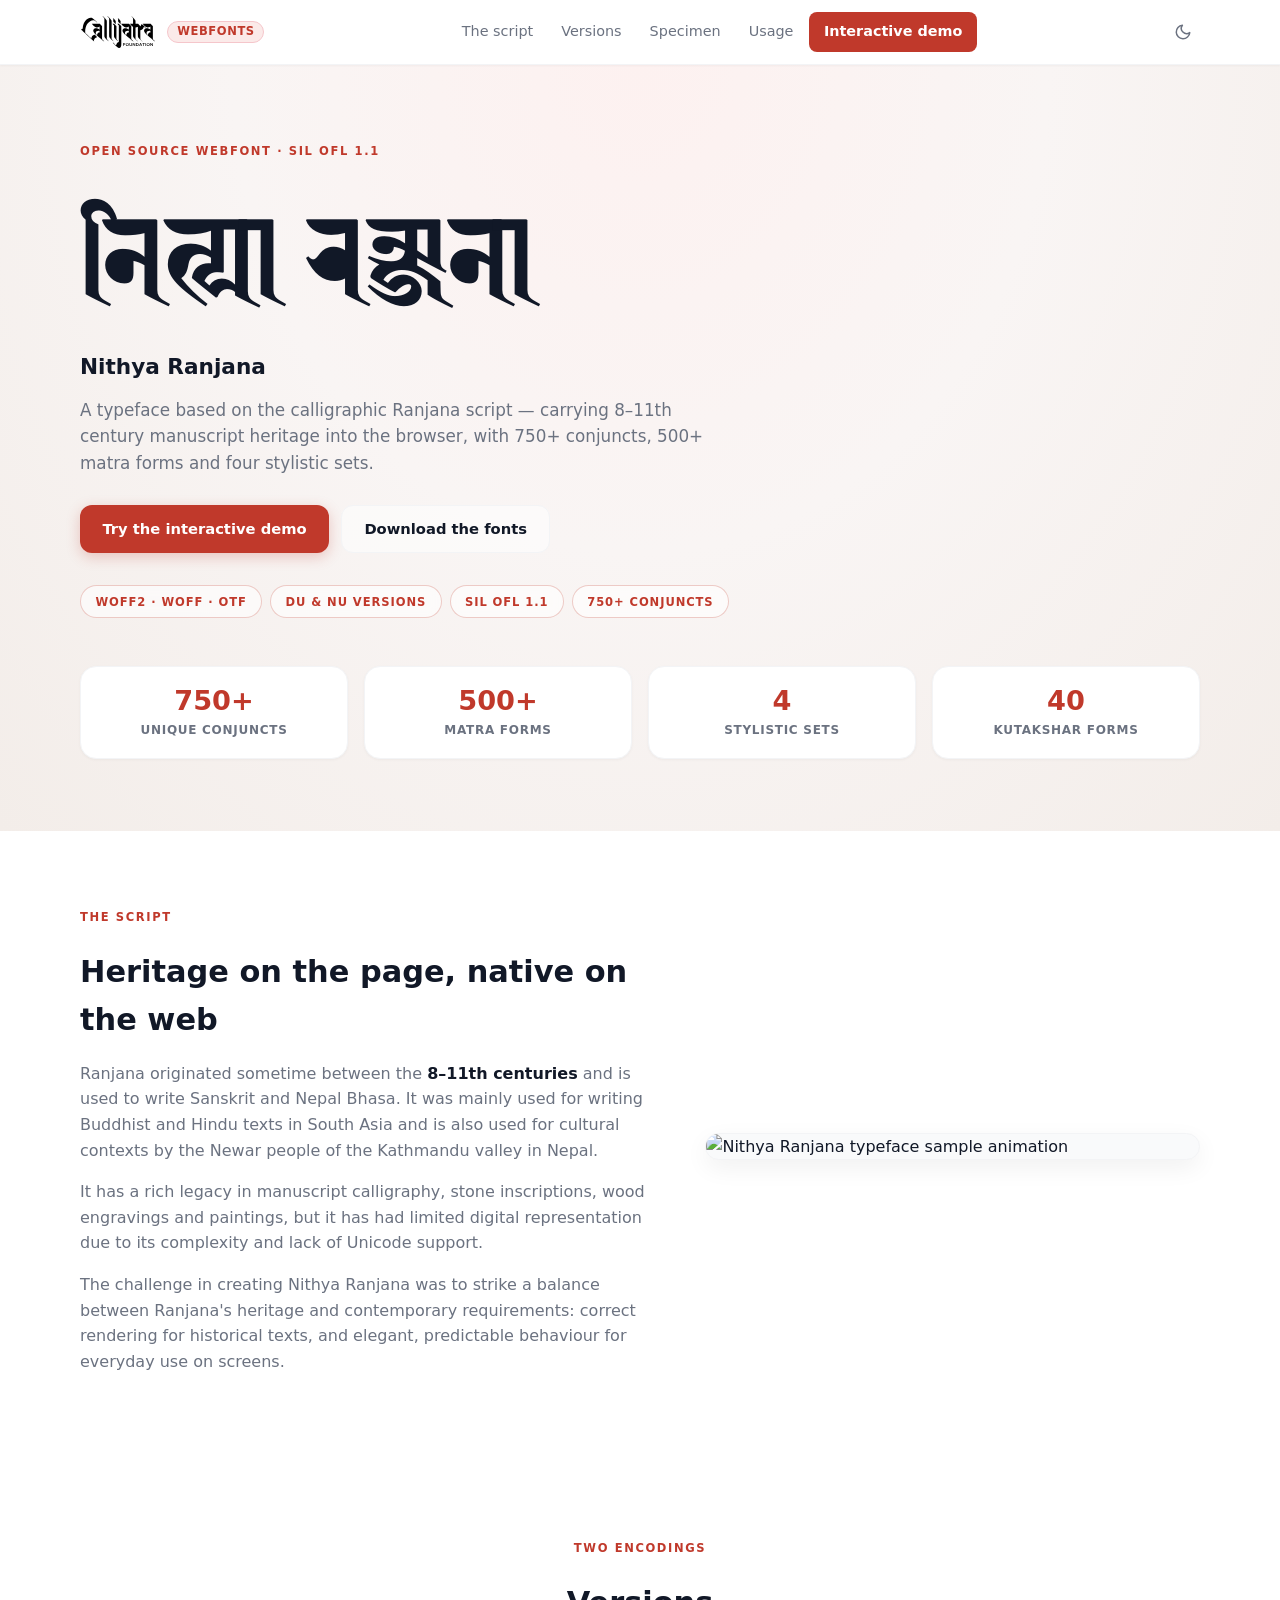
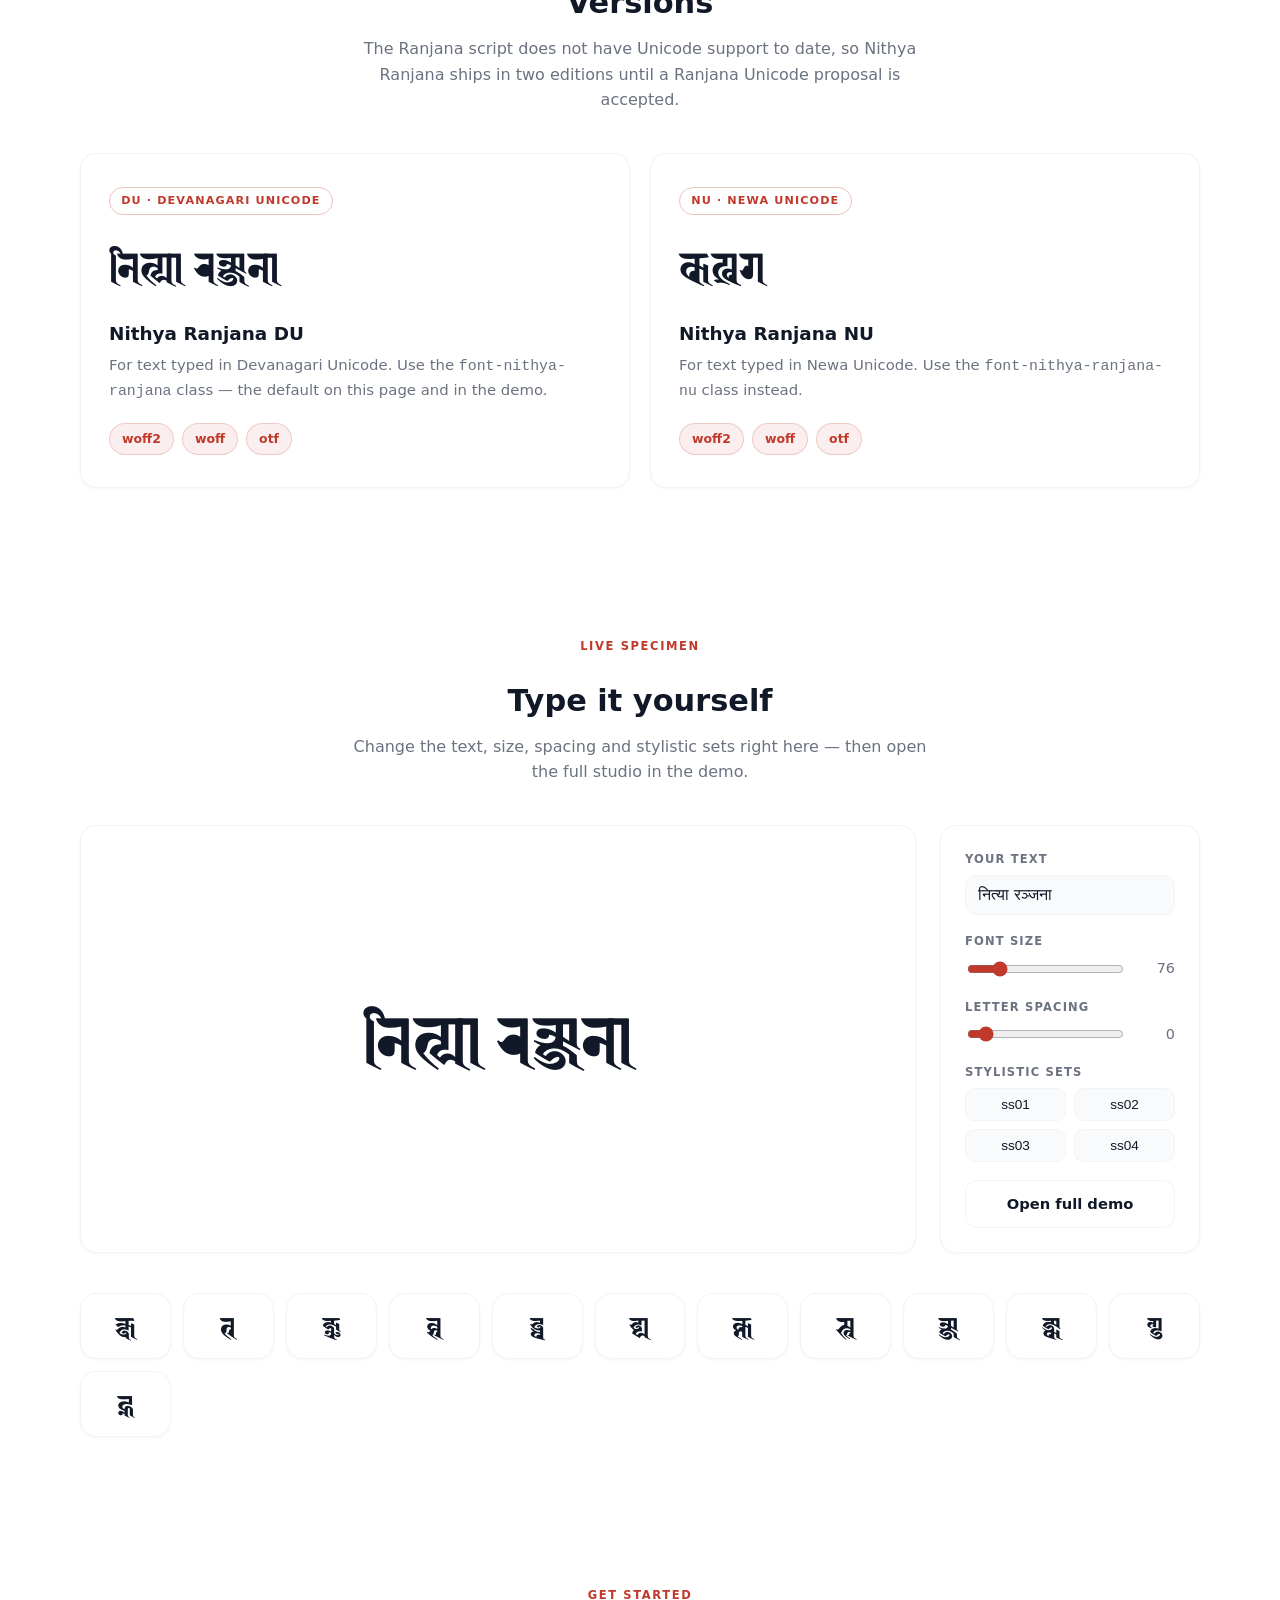
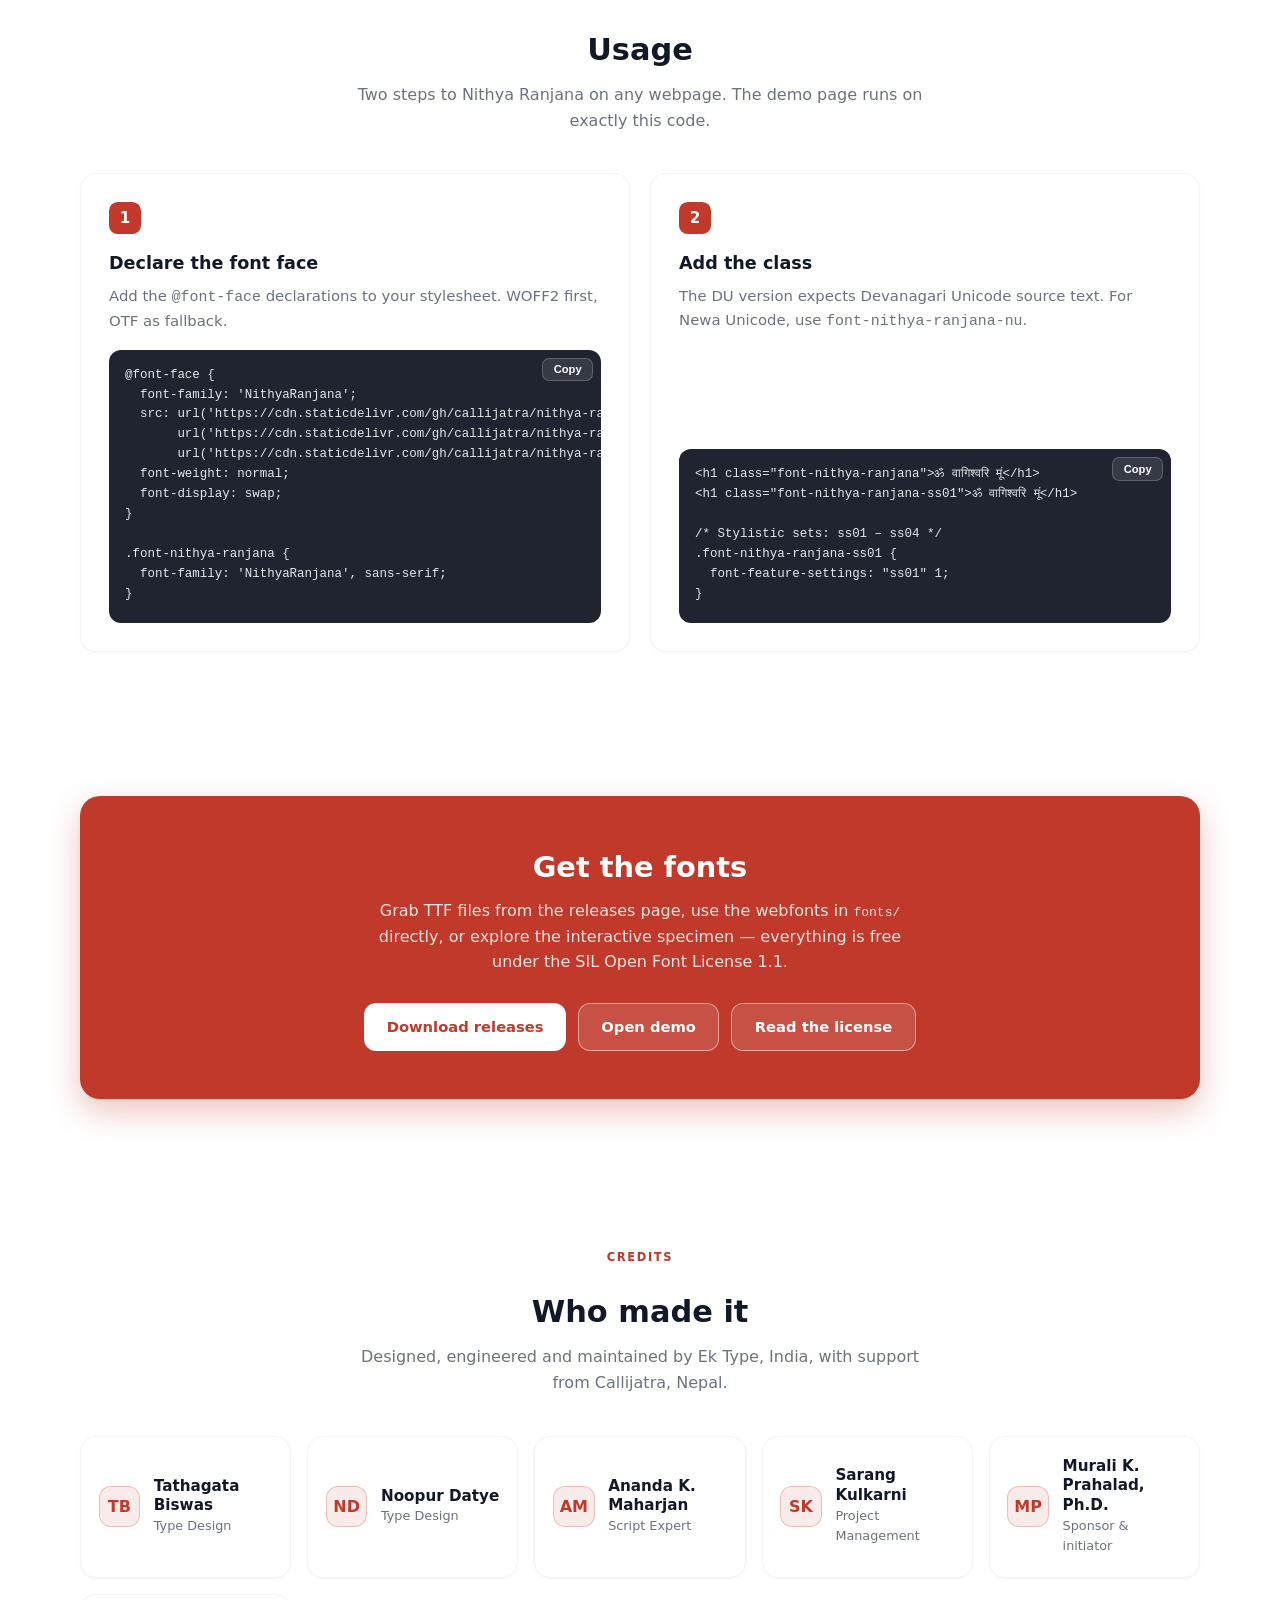
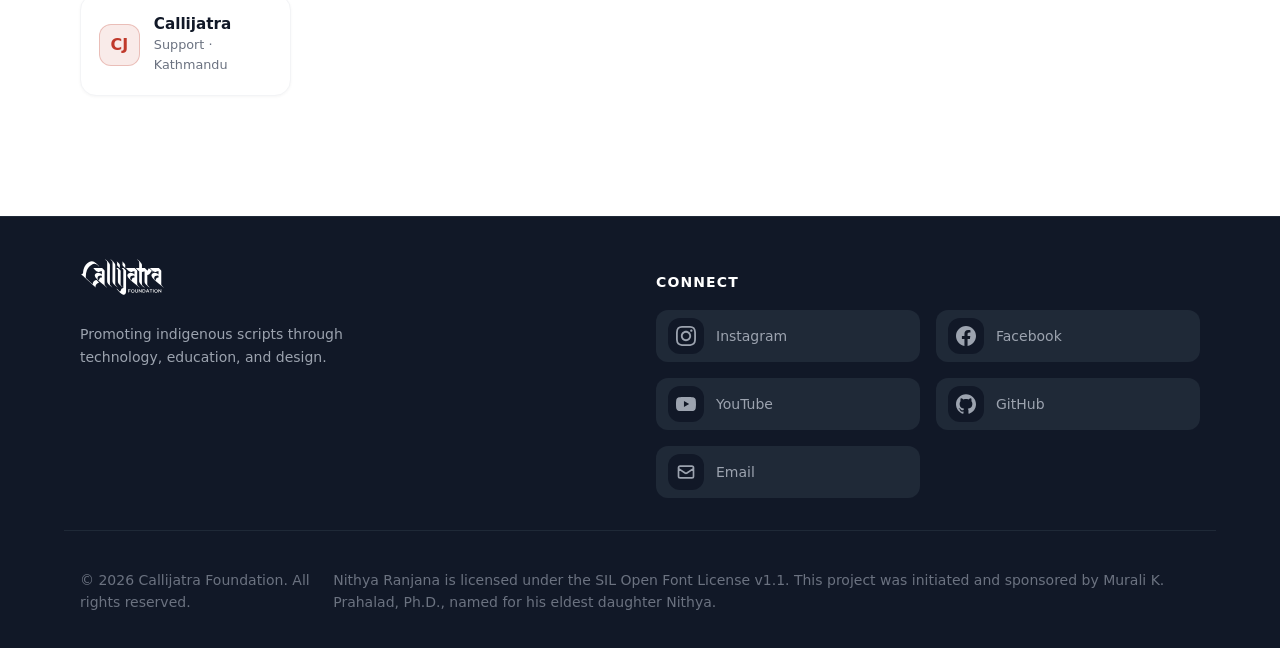
==== commit bab54ca0: "Increase maximum font size slider to 320 in live specimen and studio" ====
--- a/index.html
+++ b/index.html
@@ -1081,7 +1081,7 @@
         <div class="field">
           <label for="size-slider">Font size</label>
           <div class="row">
-            <input id="size-slider" type="range" min="24" max="160" value="76">
+            <input id="size-slider" type="range" min="24" max="320" value="76">
             <output id="size-output" for="size-slider">76</output>
           </div>
         </div>
